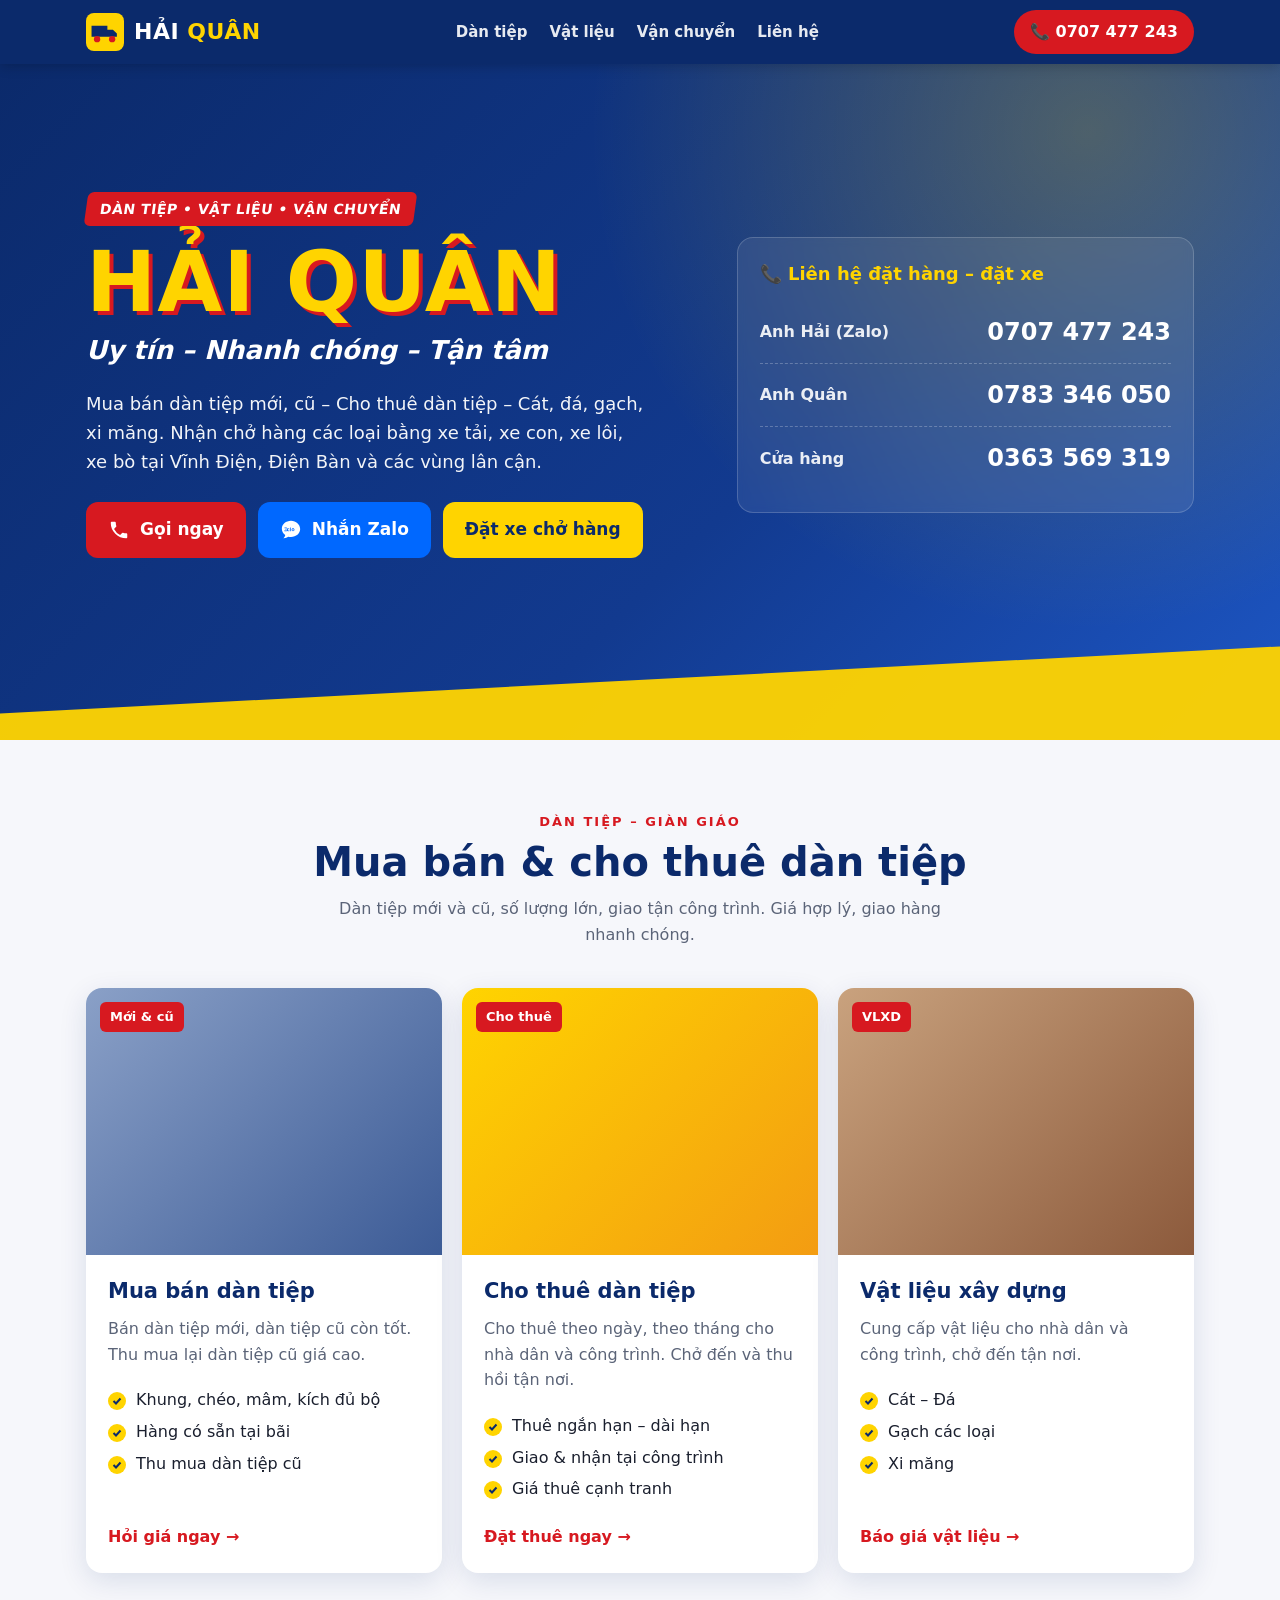
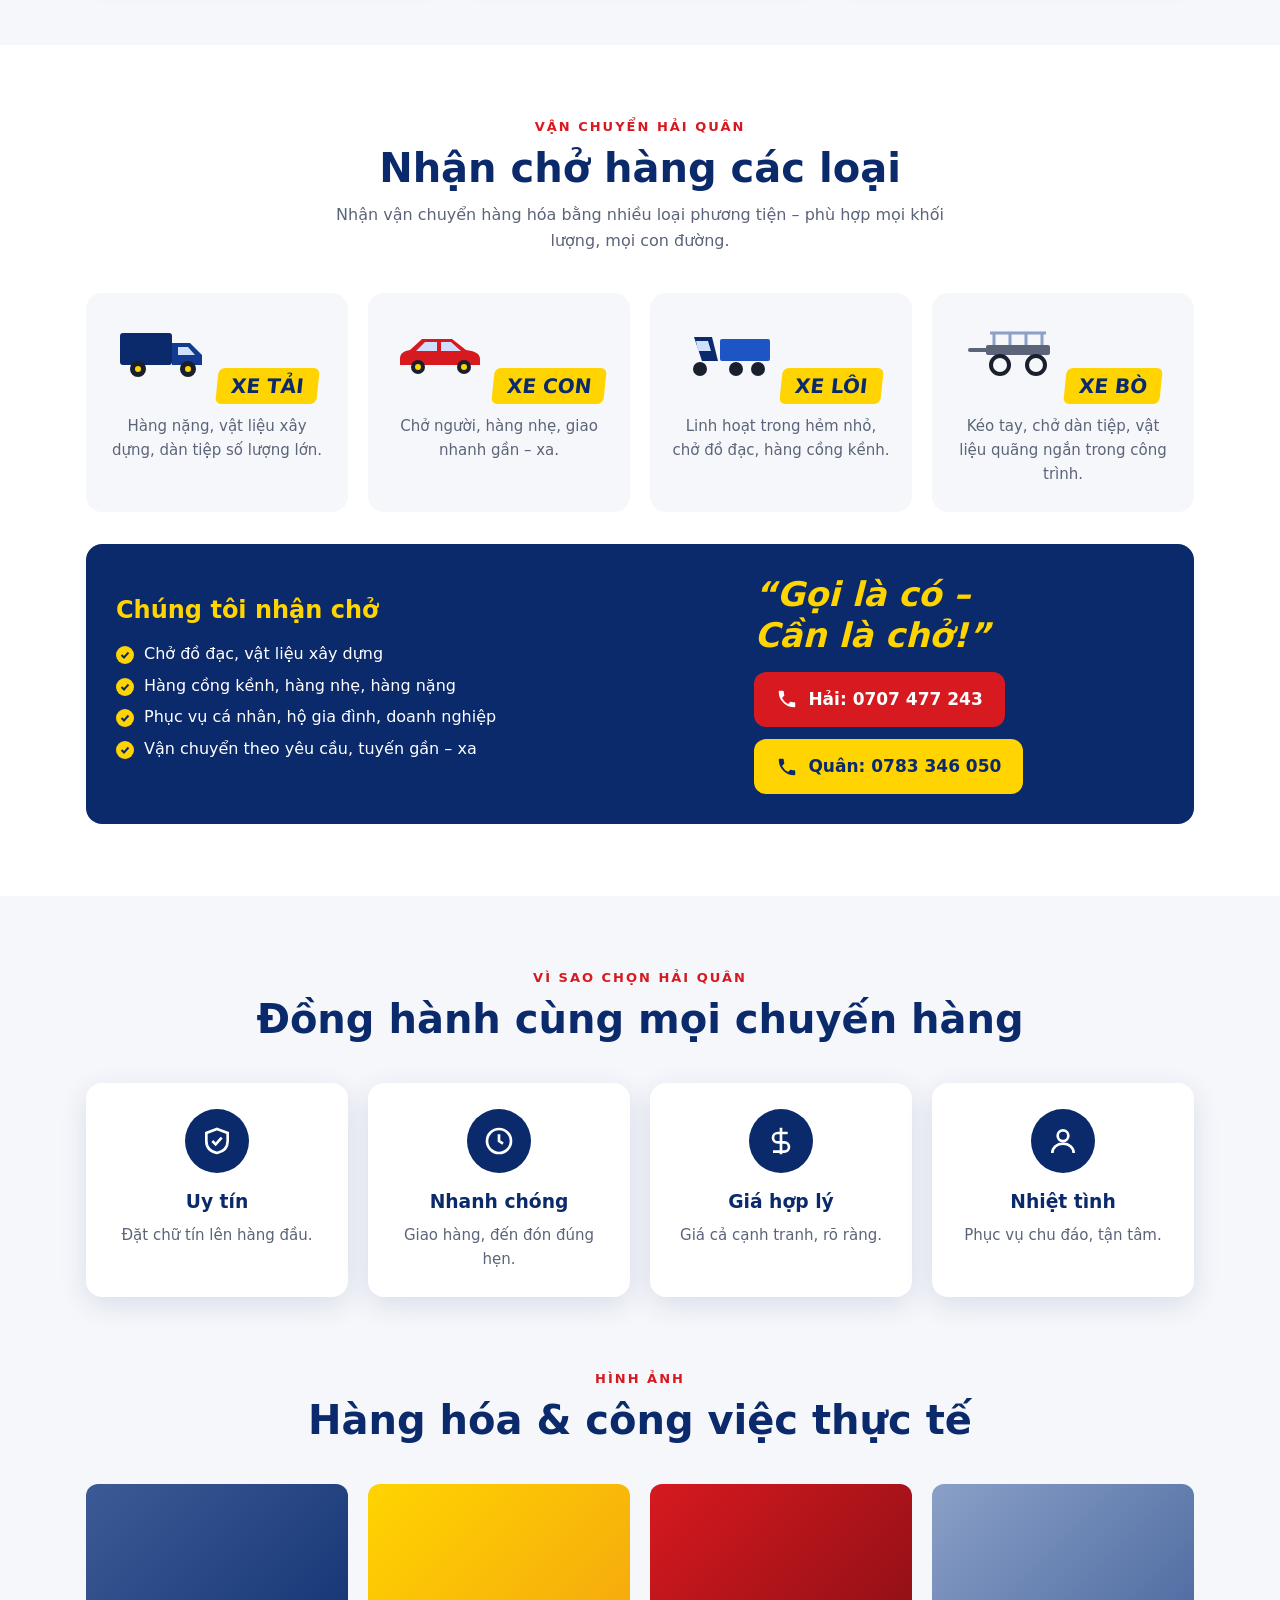
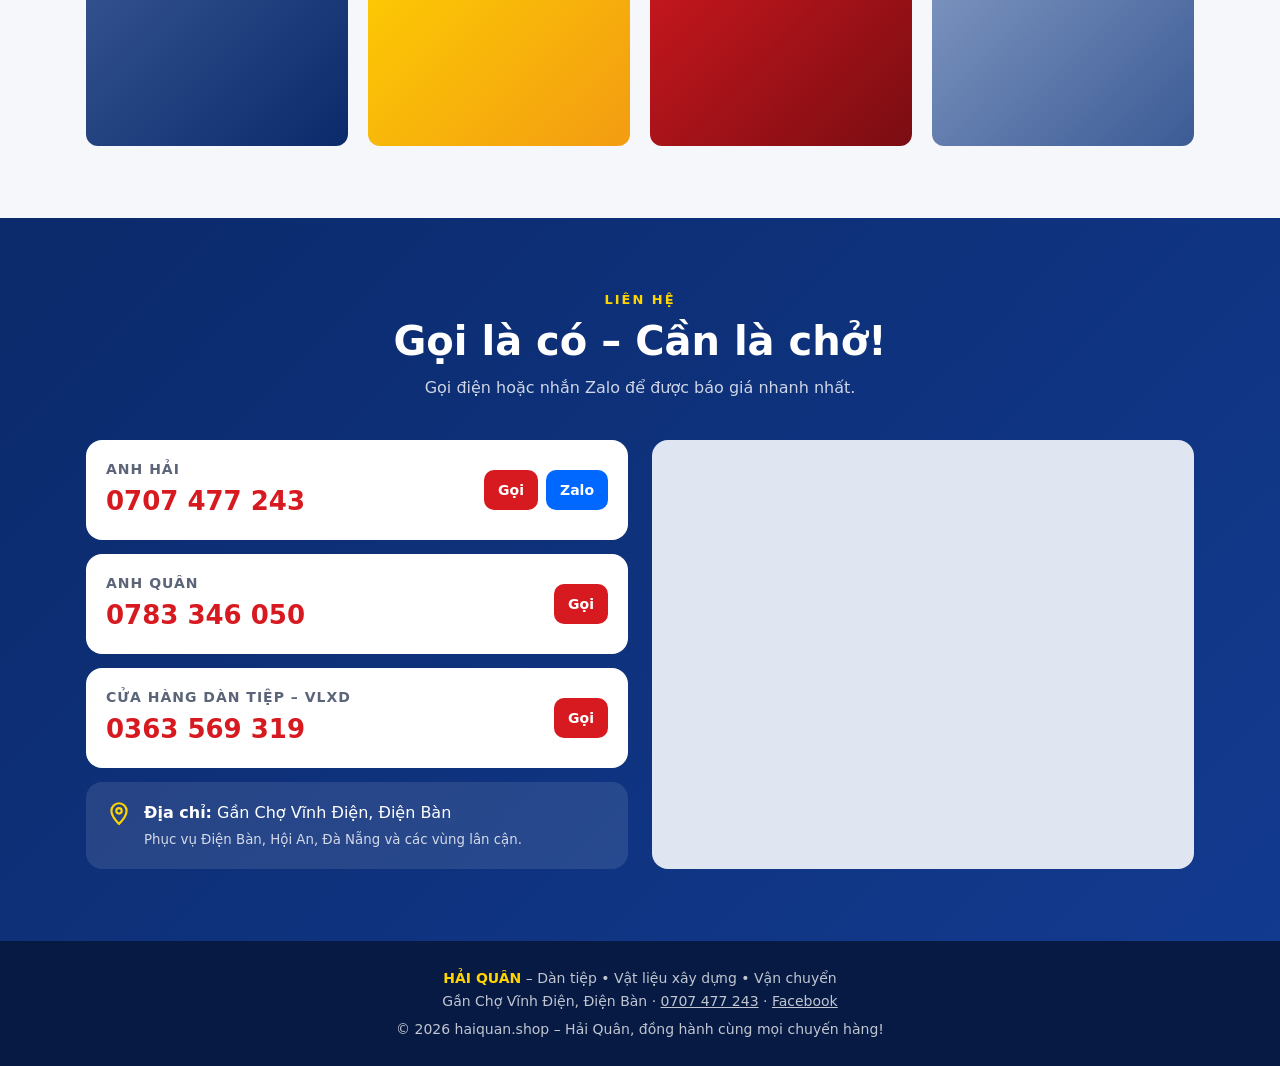
==== index.html @ 4ca6753f "Website Hải Quân: dàn tiệp, vật liệu, vận chuyển" ====
<!doctype html>
<html lang="vi">
<head>
<meta charset="utf-8">
<meta name="viewport" content="width=device-width, initial-scale=1">
<title>Hải Quân – Cho thuê, mua bán dàn tiệp & Vận chuyển hàng hóa tại Điện Bàn</title>
<meta name="description" content="Hải Quân – Vĩnh Điện, Điện Bàn: mua bán dàn tiệp mới, cũ; cho thuê dàn tiệp; bán cát, đá, gạch, xi măng; nhận chở hàng các loại bằng xe tải, xe con, xe lôi, xe bò. Gọi 0707 477 243.">
<meta name="keywords" content="dàn tiệp Điện Bàn, cho thuê dàn tiệp, giàn giáo Vĩnh Điện, mua bán dàn tiệp cũ, vận chuyển Điện Bàn, chở hàng Vĩnh Điện, cát đá gạch xi măng Điện Bàn">
<link rel="canonical" href="https://haiquan.shop/">
<meta name="theme-color" content="#0b2a6b">
<link rel="icon" href="favicon.svg" type="image/svg+xml">

<meta property="og:type" content="website">
<meta property="og:locale" content="vi_VN">
<meta property="og:url" content="https://haiquan.shop/">
<meta property="og:title" content="Hải Quân – Dàn tiệp & Vận chuyển | Uy tín – Nhanh chóng – Tận tâm">
<meta property="og:description" content="Mua bán, cho thuê dàn tiệp. Vật liệu xây dựng. Nhận chở hàng các loại – Gọi là có, cần là chở! 0707 477 243">
<meta property="og:image" content="https://haiquan.shop/images/og-cover.jpg">

<script type="application/ld+json">
{
  "@context": "https://schema.org",
  "@type": "HomeAndConstructionBusiness",
  "name": "Hải Quân – Dàn tiệp & Vận chuyển",
  "url": "https://haiquan.shop/",
  "image": "https://haiquan.shop/images/og-cover.jpg",
  "telephone": ["+84707477243", "+84783346050", "+84363569319"],
  "slogan": "Uy tín – Nhanh chóng – Tận tâm",
  "description": "Mua bán dàn tiệp mới, cũ; cho thuê dàn tiệp; bán cát, đá, gạch, xi măng; nhận vận chuyển hàng hóa bằng xe tải, xe con, xe lôi, xe bò.",
  "address": {
    "@type": "PostalAddress",
    "streetAddress": "Gần Chợ Vĩnh Điện",
    "addressLocality": "Điện Bàn",
    "addressRegion": "Đà Nẵng",
    "addressCountry": "VN"
  },
  "areaServed": ["Điện Bàn", "Đà Nẵng", "Hội An", "Quảng Nam"],
  "sameAs": ["https://www.facebook.com/hai.nguyenduy.3745"]
}
</script>

<style>
:root{
  --navy:#0b2a6b; --navy-2:#123a8f; --red:#d71920; --red-2:#b3121a;
  --yellow:#ffd400; --ink:#1a1f2e; --muted:#5b6478; --bg:#f6f7fb; --card:#fff;
  --radius:16px; --shadow:0 8px 28px rgba(11,42,107,.12);
}
*{box-sizing:border-box}
html{scroll-behavior:smooth;scroll-padding-top:72px}
body{margin:0;font-family:"Be Vietnam Pro",system-ui,-apple-system,"Segoe UI",Roboto,Arial,sans-serif;color:var(--ink);background:var(--bg);line-height:1.6}
img{max-width:100%;display:block}
a{color:inherit}
.wrap{max-width:1140px;margin:0 auto;padding:0 16px}

/* Header */
.top{position:sticky;top:0;z-index:50;background:var(--navy);color:#fff;box-shadow:0 2px 12px rgba(0,0,0,.2)}
.top .wrap{display:flex;align-items:center;justify-content:space-between;height:64px;gap:12px}
.brand{display:flex;align-items:center;gap:10px;text-decoration:none;font-weight:900;font-size:22px;letter-spacing:.5px}
.brand b{color:var(--yellow)}
.brand svg{width:38px;height:38px;flex:none}
.nav{display:flex;gap:22px;font-weight:600;font-size:15px}
.nav a{text-decoration:none;opacity:.9}
.nav a:hover{color:var(--yellow);opacity:1}
.top .call{background:var(--red);padding:9px 16px;border-radius:999px;font-weight:800;text-decoration:none;white-space:nowrap}
@media (max-width:860px){.nav{display:none}}
@media (max-width:420px){.top .call{display:none}}

/* Hero */
.hero{position:relative;overflow:hidden;color:#fff;
  background:
    radial-gradient(circle at 85% 10%,rgba(255,212,0,.25),transparent 40%),
    linear-gradient(135deg,var(--navy) 0%,var(--navy-2) 60%,#1d56c4 100%)}
.hero::after{content:"";position:absolute;left:-10%;right:-10%;bottom:-60px;height:120px;background:var(--yellow);transform:rotate(-3deg);opacity:.95}
.hero .wrap{position:relative;z-index:1;display:grid;grid-template-columns:1.15fr .85fr;gap:32px;align-items:center;padding-top:56px;padding-bottom:110px}
.tag{display:inline-block;background:var(--red);padding:6px 14px;border-radius:6px;font-weight:800;font-size:14px;letter-spacing:.5px;transform:skew(-8deg)}
.hero h1{margin:14px 0 6px;font-size:clamp(44px,8vw,84px);line-height:1;font-weight:900;color:var(--yellow);text-shadow:4px 4px 0 var(--red);letter-spacing:1px}
.hero .slogan{font-size:clamp(18px,2.6vw,26px);font-style:italic;font-weight:700;margin:6px 0 18px}
.hero p.lead{font-size:18px;max-width:560px;opacity:.95;margin:0 0 26px}
.cta{display:flex;flex-wrap:wrap;gap:12px}
.btn{display:inline-flex;align-items:center;gap:10px;padding:14px 22px;border-radius:12px;font-weight:800;font-size:17px;text-decoration:none;transition:transform .15s,box-shadow .15s}
.btn:hover{transform:translateY(-2px);box-shadow:0 8px 20px rgba(0,0,0,.25)}
.btn svg{width:22px;height:22px}
.btn-red{background:var(--red);color:#fff}
.btn-yellow{background:var(--yellow);color:var(--navy)}
.btn-zalo{background:#0068ff;color:#fff}
.hero-card{background:rgba(255,255,255,.08);border:1px solid rgba(255,255,255,.18);border-radius:var(--radius);padding:22px;backdrop-filter:blur(4px)}
.hero-card h3{margin:0 0 12px;color:var(--yellow);font-size:18px}
.phone-row{display:flex;justify-content:space-between;align-items:center;padding:12px 0;border-top:1px dashed rgba(255,255,255,.25);gap:10px}
.phone-row:first-of-type{border-top:0}
.phone-row span{font-weight:600;opacity:.9}
.phone-row a{font-size:24px;font-weight:900;text-decoration:none;color:#fff;white-space:nowrap}
@media (max-width:860px){.hero .wrap{grid-template-columns:1fr;padding-top:36px}}

/* Sections */
section{padding:72px 0}
.sec-head{text-align:center;margin-bottom:40px}
.sec-head .kicker{color:var(--red);font-weight:800;letter-spacing:2px;text-transform:uppercase;font-size:13px}
.sec-head h2{margin:6px 0 10px;font-size:clamp(28px,4vw,40px);color:var(--navy);line-height:1.2}
.sec-head p{margin:0 auto;max-width:640px;color:var(--muted)}

.grid{display:grid;gap:20px}
.g3{grid-template-columns:repeat(3,1fr)}
.g4{grid-template-columns:repeat(4,1fr)}
@media (max-width:960px){.g4{grid-template-columns:repeat(2,1fr)}}
@media (max-width:860px){.g3{grid-template-columns:1fr}}
@media (max-width:480px){.g4{grid-template-columns:1fr}}

.card{background:var(--card);border-radius:var(--radius);box-shadow:var(--shadow);overflow:hidden;display:flex;flex-direction:column}
.card .ph{aspect-ratio:4/3;background-size:cover;background-position:center;position:relative}
.card .ph .badge{position:absolute;left:14px;top:14px;background:var(--red);color:#fff;font-weight:800;font-size:13px;padding:5px 10px;border-radius:6px}
.card .body{padding:20px 22px 24px;flex:1;display:flex;flex-direction:column}
.card h3{margin:0 0 8px;color:var(--navy);font-size:21px}
.card p{margin:0 0 14px;color:var(--muted)}
.card .more{margin-top:auto;font-weight:800;color:var(--red);text-decoration:none}

/* image placeholders: real photo on top, gradient fallback if missing */
.ph-dt1{background-image:url(images/dan-tiep-ban.jpg),linear-gradient(135deg,#8aa0c7,#3c5b96)}
.ph-dt2{background-image:url(images/dan-tiep-thue.jpg),linear-gradient(135deg,#ffd400,#f39c12)}
.ph-dt3{background-image:url(images/vat-lieu.jpg),linear-gradient(135deg,#c9a27e,#8c5a3c)}

.list{list-style:none;padding:0;margin:0 0 16px}
.list li{position:relative;padding-left:28px;margin:6px 0}
.list li::before{content:"";position:absolute;left:0;top:5px;width:18px;height:18px;border-radius:50%;background:var(--yellow) url("data:image/svg+xml,%3Csvg xmlns='http://www.w3.org/2000/svg' viewBox='0 0 24 24' fill='none' stroke='%230b2a6b' stroke-width='4'%3E%3Cpath d='M5 12l5 5 9-10'/%3E%3C/svg%3E") center/12px no-repeat}

/* Transport */
.transport{background:#fff}
.vehicle{background:var(--bg);border-radius:var(--radius);padding:24px 18px;text-align:center;border:2px solid transparent;transition:border-color .2s,transform .2s}
.vehicle:hover{border-color:var(--yellow);transform:translateY(-3px)}
.vehicle svg{width:96px;height:64px;margin:0 auto 10px}
.vehicle h3{margin:0;font-size:20px;color:var(--navy);display:inline-block;background:var(--yellow);padding:2px 14px;border-radius:6px;transform:skew(-6deg)}
.vehicle p{color:var(--muted);margin:10px 0 0;font-size:15px}
.ship-box{margin-top:32px;display:grid;grid-template-columns:1.2fr .8fr;gap:24px;background:var(--navy);color:#fff;border-radius:var(--radius);padding:30px;align-items:center}
.ship-box h3{margin:0 0 12px;font-size:24px;color:var(--yellow)}
.ship-box .list li::before{background-color:var(--yellow)}
.ship-box .big{font-size:clamp(24px,3.4vw,34px);font-weight:900;font-style:italic;color:var(--yellow);line-height:1.2;margin:0 0 16px}
@media (max-width:860px){.ship-box{grid-template-columns:1fr}}

/* Why */
.why .item{background:#fff;border-radius:var(--radius);padding:26px 22px;box-shadow:var(--shadow);text-align:center}
.why .ico{width:64px;height:64px;border-radius:50%;background:var(--navy);display:grid;place-items:center;margin:0 auto 14px}
.why .ico svg{width:32px;height:32px;stroke:#fff}
.why h3{margin:0 0 6px;color:var(--navy)}
.why p{margin:0;color:var(--muted);font-size:15px}

/* Gallery */
.gallery{grid-template-columns:repeat(4,1fr)}
.gallery div{aspect-ratio:1;border-radius:12px;background-size:cover;background-position:center}
@media (max-width:760px){.gallery{grid-template-columns:repeat(2,1fr)}}
.g1{background-image:url(images/anh-1.jpg),linear-gradient(135deg,#3c5b96,#0b2a6b)}
.g2{background-image:url(images/anh-2.jpg),linear-gradient(135deg,#ffd400,#f39c12)}
.g3b{background-image:url(images/anh-3.jpg),linear-gradient(135deg,#d71920,#7a0d12)}
.g4b{background-image:url(images/anh-4.jpg),linear-gradient(135deg,#8aa0c7,#3c5b96)}

/* Contact */
.contact{background:linear-gradient(135deg,var(--navy),var(--navy-2));color:#fff}
.contact .sec-head h2{color:#fff}
.contact .sec-head p{color:rgba(255,255,255,.8)}
.contact-grid{display:grid;grid-template-columns:1fr 1fr;gap:24px}
@media (max-width:860px){.contact-grid{grid-template-columns:1fr}}
.people{display:grid;gap:14px}
.person{background:#fff;color:var(--ink);border-radius:var(--radius);padding:18px 20px;display:flex;align-items:center;justify-content:space-between;gap:12px;flex-wrap:wrap}
.person .who{font-weight:700;color:var(--muted);font-size:14px;text-transform:uppercase;letter-spacing:1px}
.person .num{font-size:26px;font-weight:900;color:var(--red);text-decoration:none}
.person .acts{display:flex;gap:8px}
.person .acts a{padding:9px 14px;border-radius:10px;font-weight:800;text-decoration:none;font-size:14px}
.addr{background:rgba(255,255,255,.1);border-radius:var(--radius);padding:18px 20px;display:flex;gap:12px;align-items:flex-start}
.addr svg{width:26px;height:26px;flex:none;stroke:var(--yellow)}
.map{border-radius:var(--radius);overflow:hidden;min-height:340px;background:#dfe5f1}
.map iframe{width:100%;height:100%;min-height:340px;border:0;display:block}

footer{background:#071a44;color:rgba(255,255,255,.75);text-align:center;padding:26px 16px 96px;font-size:14px}
footer b{color:var(--yellow)}
@media (min-width:761px){footer{padding-bottom:26px}}

/* Sticky mobile bar */
.mbar{position:fixed;left:0;right:0;bottom:0;z-index:60;display:none;grid-template-columns:1fr 1fr;box-shadow:0 -4px 16px rgba(0,0,0,.2)}
.mbar a{display:flex;align-items:center;justify-content:center;gap:8px;padding:15px 8px;font-weight:900;font-size:17px;text-decoration:none;color:#fff}
.mbar a svg{width:22px;height:22px}
.mbar .c{background:var(--red)}
.mbar .z{background:#0068ff}
@media (max-width:760px){.mbar{display:grid}}

@keyframes ring{0%,100%{transform:rotate(0)}10%,30%{transform:rotate(-14deg)}20%,40%{transform:rotate(14deg)}50%{transform:rotate(0)}}
.ring svg{animation:ring 2.4s infinite;transform-origin:50% 50%}
@media (prefers-reduced-motion:reduce){.ring svg{animation:none}html{scroll-behavior:auto}}
</style>
</head>
<body>

<svg width="0" height="0" style="position:absolute" aria-hidden="true">
  <symbol id="i-phone" viewBox="0 0 24 24" fill="currentColor"><path d="M6.6 10.8a15.1 15.1 0 0 0 6.6 6.6l2.2-2.2a1 1 0 0 1 1-.25 11.4 11.4 0 0 0 3.6.57 1 1 0 0 1 1 1V20a1 1 0 0 1-1 1A17 17 0 0 1 3 4a1 1 0 0 1 1-1h3.5a1 1 0 0 1 1 1c0 1.25.2 2.45.57 3.57a1 1 0 0 1-.25 1z"/></symbol>
  <symbol id="i-zalo" viewBox="0 0 24 24" fill="currentColor"><path d="M12 2C6.5 2 2 5.9 2 10.7c0 2.7 1.4 5.1 3.7 6.7-.2 1.3-.9 2.6-1.9 3.6 2 .1 3.8-.6 5.2-1.6.9.2 2 .3 3 .3 5.5 0 10-3.9 10-8.7S17.5 2 12 2zm-4.6 11.3H4.8v-.6l2-2.7H4.9V9.3h2.5v.6l-2 2.7h2zm2.7 0h-.7v-.3c-.2.2-.5.3-.8.3-.8 0-1.4-.7-1.4-1.5s.6-1.6 1.4-1.6c.3 0 .6.1.8.3v-.2h.7zm1.6 0h-.8V9.3h.8zm2.5.1c-.9 0-1.6-.7-1.6-1.6s.7-1.6 1.6-1.6 1.6.7 1.6 1.6-.7 1.6-1.6 1.6zm-4.9-.7c.5 0 .8-.4.8-.9s-.3-.9-.8-.9-.8.4-.8.9.3.9.8.9zm4.9 0c.5 0 .8-.4.8-.9s-.3-.9-.8-.9-.8.4-.8.9.3.9.8.9z"/></symbol>
</svg>

<header class="top">
  <div class="wrap">
    <a class="brand" href="#">
      <svg viewBox="0 0 48 48" aria-hidden="true"><rect width="48" height="48" rx="10" fill="#ffd400"/><path d="M7 30h20V16H7zm20-9h7l5 5v4h-12z" fill="#0b2a6b"/><circle cx="14" cy="33" r="4" fill="#d71920"/><circle cx="33" cy="33" r="4" fill="#d71920"/></svg>
      <span>HẢI <b>QUÂN</b></span>
    </a>
    <nav class="nav" aria-label="Điều hướng chính">
      <a href="#dan-tiep">Dàn tiệp</a>
      <a href="#vat-lieu">Vật liệu</a>
      <a href="#van-chuyen">Vận chuyển</a>
      <a href="#lien-he">Liên hệ</a>
    </nav>
    <a class="call" href="tel:0707477243">📞 0707 477 243</a>
  </div>
</header>

<main>
<section class="hero" aria-label="Giới thiệu">
  <div class="wrap">
    <div>
      <span class="tag">DÀN TIỆP • VẬT LIỆU • VẬN CHUYỂN</span>
      <h1>HẢI QUÂN</h1>
      <div class="slogan">Uy tín – Nhanh chóng – Tận tâm</div>
      <p class="lead">Mua bán dàn tiệp mới, cũ – Cho thuê dàn tiệp – Cát, đá, gạch, xi măng. Nhận chở hàng các loại bằng xe tải, xe con, xe lôi, xe bò tại Vĩnh Điện, Điện Bàn và các vùng lân cận.</p>
      <div class="cta">
        <a class="btn btn-red ring" href="tel:0707477243"><svg><use href="#i-phone"/></svg>Gọi ngay</a>
        <a class="btn btn-zalo" href="https://zalo.me/0707477243" target="_blank" rel="noopener"><svg><use href="#i-zalo"/></svg>Nhắn Zalo</a>
        <a class="btn btn-yellow" href="#van-chuyen">Đặt xe chở hàng</a>
      </div>
    </div>
    <div class="hero-card">
      <h3>📞 Liên hệ đặt hàng – đặt xe</h3>
      <div class="phone-row"><span>Anh Hải (Zalo)</span><a href="tel:0707477243">0707 477 243</a></div>
      <div class="phone-row"><span>Anh Quân</span><a href="tel:0783346050">0783 346 050</a></div>
      <div class="phone-row"><span>Cửa hàng</span><a href="tel:0363569319">0363 569 319</a></div>
    </div>
  </div>
</section>

<section id="dan-tiep">
  <div class="wrap">
    <div class="sec-head">
      <div class="kicker">Dàn tiệp – Giàn giáo</div>
      <h2>Mua bán & cho thuê dàn tiệp</h2>
      <p>Dàn tiệp mới và cũ, số lượng lớn, giao tận công trình. Giá hợp lý, giao hàng nhanh chóng.</p>
    </div>
    <div class="grid g3">
      <article class="card">
        <div class="ph ph-dt1"><span class="badge">Mới & cũ</span></div>
        <div class="body">
          <h3>Mua bán dàn tiệp</h3>
          <p>Bán dàn tiệp mới, dàn tiệp cũ còn tốt. Thu mua lại dàn tiệp cũ giá cao.</p>
          <ul class="list"><li>Khung, chéo, mâm, kích đủ bộ</li><li>Hàng có sẵn tại bãi</li><li>Thu mua dàn tiệp cũ</li></ul>
          <a class="more" href="tel:0363569319">Hỏi giá ngay →</a>
        </div>
      </article>
      <article class="card">
        <div class="ph ph-dt2"><span class="badge">Cho thuê</span></div>
        <div class="body">
          <h3>Cho thuê dàn tiệp</h3>
          <p>Cho thuê theo ngày, theo tháng cho nhà dân và công trình. Chở đến và thu hồi tận nơi.</p>
          <ul class="list"><li>Thuê ngắn hạn – dài hạn</li><li>Giao & nhận tại công trình</li><li>Giá thuê cạnh tranh</li></ul>
          <a class="more" href="tel:0363569319">Đặt thuê ngay →</a>
        </div>
      </article>
      <article class="card" id="vat-lieu">
        <div class="ph ph-dt3"><span class="badge">VLXD</span></div>
        <div class="body">
          <h3>Vật liệu xây dựng</h3>
          <p>Cung cấp vật liệu cho nhà dân và công trình, chở đến tận nơi.</p>
          <ul class="list"><li>Cát – Đá</li><li>Gạch các loại</li><li>Xi măng</li></ul>
          <a class="more" href="tel:0707477243">Báo giá vật liệu →</a>
        </div>
      </article>
    </div>
  </div>
</section>

<section id="van-chuyen" class="transport">
  <div class="wrap">
    <div class="sec-head">
      <div class="kicker">Vận chuyển Hải Quân</div>
      <h2>Nhận chở hàng các loại</h2>
      <p>Nhận vận chuyển hàng hóa bằng nhiều loại phương tiện – phù hợp mọi khối lượng, mọi con đường.</p>
    </div>
    <div class="grid g4">
      <div class="vehicle">
        <svg viewBox="0 0 96 64" aria-hidden="true"><rect x="4" y="14" width="52" height="32" rx="3" fill="#0b2a6b"/><path d="M56 24h18l12 12v10H56z" fill="#123a8f"/><path d="M62 28h10l7 8H62z" fill="#cfe0ff"/><circle cx="22" cy="50" r="8" fill="#1a1f2e"/><circle cx="22" cy="50" r="3" fill="#ffd400"/><circle cx="72" cy="50" r="8" fill="#1a1f2e"/><circle cx="72" cy="50" r="3" fill="#ffd400"/></svg>
        <h3>XE TẢI</h3><p>Hàng nặng, vật liệu xây dựng, dàn tiệp số lượng lớn.</p>
      </div>
      <div class="vehicle">
        <svg viewBox="0 0 96 64" aria-hidden="true"><path d="M8 40c0-6 4-8 10-9l12-11h30l14 11c8 1 14 3 14 9v6H8z" fill="#d71920"/><path d="M33 23h12v9H24zm16 0h10l10 9H49z" fill="#cfe0ff"/><circle cx="26" cy="48" r="7" fill="#1a1f2e"/><circle cx="26" cy="48" r="3" fill="#ffd400"/><circle cx="72" cy="48" r="7" fill="#1a1f2e"/><circle cx="72" cy="48" r="3" fill="#ffd400"/></svg>
        <h3>XE CON</h3><p>Chở người, hàng nhẹ, giao nhanh gần – xa.</p>
      </div>
      <div class="vehicle">
        <svg viewBox="0 0 96 64" aria-hidden="true"><rect x="40" y="20" width="50" height="22" rx="2" fill="#1d56c4"/><path d="M14 18h18l6 24H22z" fill="#0b2a6b"/><path d="M16 22h12l3 10H18z" fill="#cfe0ff"/><circle cx="20" cy="50" r="7" fill="#1a1f2e"/><circle cx="56" cy="50" r="7" fill="#1a1f2e"/><circle cx="78" cy="50" r="7" fill="#1a1f2e"/></svg>
        <h3>XE LÔI</h3><p>Linh hoạt trong hẻm nhỏ, chở đồ đạc, hàng cồng kềnh.</p>
      </div>
      <div class="vehicle">
        <svg viewBox="0 0 96 64" aria-hidden="true"><rect x="22" y="26" width="64" height="10" rx="2" fill="#5b6478"/><path d="M26 14h56M30 14v12M46 14v12M62 14v12M78 14v12" stroke="#8aa0c7" stroke-width="3"/><path d="M22 31H6" stroke="#5b6478" stroke-width="4" stroke-linecap="round"/><circle cx="36" cy="46" r="9" fill="none" stroke="#1a1f2e" stroke-width="4"/><circle cx="72" cy="46" r="9" fill="none" stroke="#1a1f2e" stroke-width="4"/></svg>
        <h3>XE BÒ</h3><p>Kéo tay, chở dàn tiệp, vật liệu quãng ngắn trong công trình.</p>
      </div>
    </div>

    <div class="ship-box">
      <div>
        <h3>Chúng tôi nhận chở</h3>
        <ul class="list">
          <li>Chở đồ đạc, vật liệu xây dựng</li>
          <li>Hàng cồng kềnh, hàng nhẹ, hàng nặng</li>
          <li>Phục vụ cá nhân, hộ gia đình, doanh nghiệp</li>
          <li>Vận chuyển theo yêu cầu, tuyến gần – xa</li>
        </ul>
      </div>
      <div>
        <p class="big">“Gọi là có –<br>Cần là chở!”</p>
        <div class="cta">
          <a class="btn btn-red" href="tel:0707477243"><svg><use href="#i-phone"/></svg>Hải: 0707 477 243</a>
          <a class="btn btn-yellow" href="tel:0783346050"><svg><use href="#i-phone"/></svg>Quân: 0783 346 050</a>
        </div>
      </div>
    </div>
  </div>
</section>

<section class="why">
  <div class="wrap">
    <div class="sec-head">
      <div class="kicker">Vì sao chọn Hải Quân</div>
      <h2>Đồng hành cùng mọi chuyến hàng</h2>
    </div>
    <div class="grid g4">
      <div class="item"><div class="ico"><svg viewBox="0 0 24 24" fill="none" stroke-width="2"><path d="M12 3l8 3v6c0 5-3.5 8-8 9-4.5-1-8-4-8-9V6z"/><path d="M8.5 12l2.5 2.5 4.5-5"/></svg></div><h3>Uy tín</h3><p>Đặt chữ tín lên hàng đầu.</p></div>
      <div class="item"><div class="ico"><svg viewBox="0 0 24 24" fill="none" stroke-width="2"><circle cx="12" cy="12" r="9"/><path d="M12 7v5l3 2"/></svg></div><h3>Nhanh chóng</h3><p>Giao hàng, đến đón đúng hẹn.</p></div>
      <div class="item"><div class="ico"><svg viewBox="0 0 24 24" fill="none" stroke-width="2"><path d="M12 2v20M17 6H9.5a3.5 3.5 0 0 0 0 7h5a3.5 3.5 0 0 1 0 7H6"/></svg></div><h3>Giá hợp lý</h3><p>Giá cả cạnh tranh, rõ ràng.</p></div>
      <div class="item"><div class="ico"><svg viewBox="0 0 24 24" fill="none" stroke-width="2"><circle cx="12" cy="8" r="4"/><path d="M4 21c0-4 3.6-7 8-7s8 3 8 7"/></svg></div><h3>Nhiệt tình</h3><p>Phục vụ chu đáo, tận tâm.</p></div>
    </div>
  </div>
</section>

<section style="padding-top:0">
  <div class="wrap">
    <div class="sec-head">
      <div class="kicker">Hình ảnh</div>
      <h2>Hàng hóa & công việc thực tế</h2>
    </div>
    <div class="grid gallery" role="img" aria-label="Hình ảnh dàn tiệp, xe chở hàng của Hải Quân">
      <div class="g1"></div><div class="g2"></div><div class="g3b"></div><div class="g4b"></div>
    </div>
  </div>
</section>

<section id="lien-he" class="contact">
  <div class="wrap">
    <div class="sec-head">
      <div class="kicker" style="color:var(--yellow)">Liên hệ</div>
      <h2>Gọi là có – Cần là chở!</h2>
      <p>Gọi điện hoặc nhắn Zalo để được báo giá nhanh nhất.</p>
    </div>
    <div class="contact-grid">
      <div class="people">
        <div class="person">
          <div><div class="who">Anh Hải</div><a class="num" href="tel:0707477243">0707 477 243</a></div>
          <div class="acts"><a class="btn-red" href="tel:0707477243">Gọi</a><a class="btn-zalo" href="https://zalo.me/0707477243" target="_blank" rel="noopener">Zalo</a></div>
        </div>
        <div class="person">
          <div><div class="who">Anh Quân</div><a class="num" href="tel:0783346050">0783 346 050</a></div>
          <div class="acts"><a class="btn-red" href="tel:0783346050">Gọi</a></div>
        </div>
        <div class="person">
          <div><div class="who">Cửa hàng dàn tiệp – VLXD</div><a class="num" href="tel:0363569319">0363 569 319</a></div>
          <div class="acts"><a class="btn-red" href="tel:0363569319">Gọi</a></div>
        </div>
        <div class="addr">
          <svg viewBox="0 0 24 24" fill="none" stroke-width="2"><path d="M12 22s7-6.2 7-12a7 7 0 0 0-14 0c0 5.8 7 12 7 12z"/><circle cx="12" cy="10" r="2.5"/></svg>
          <div><b>Địa chỉ:</b> Gần Chợ Vĩnh Điện, Điện Bàn<br><small style="opacity:.8">Phục vụ Điện Bàn, Hội An, Đà Nẵng và các vùng lân cận.</small></div>
        </div>
      </div>
      <div class="map">
        <iframe title="Bản đồ Chợ Vĩnh Điện, Điện Bàn" loading="lazy" referrerpolicy="no-referrer-when-downgrade"
          src="https://maps.google.com/maps?q=Ch%E1%BB%A3%20V%C4%A9nh%20%C4%90i%E1%BB%87n%2C%20%C4%90i%E1%BB%87n%20B%C3%A0n&z=15&output=embed"></iframe>
      </div>
    </div>
  </div>
</section>
</main>

<footer>
  <div><b>HẢI QUÂN</b> – Dàn tiệp • Vật liệu xây dựng • Vận chuyển</div>
  <div>Gần Chợ Vĩnh Điện, Điện Bàn · <a href="tel:0707477243">0707 477 243</a> · <a href="https://www.facebook.com/hai.nguyenduy.3745" target="_blank" rel="noopener">Facebook</a></div>
  <div style="margin-top:6px">© <span id="y">2026</span> haiquan.shop – Hải Quân, đồng hành cùng mọi chuyến hàng!</div>
</footer>

<nav class="mbar" aria-label="Liên hệ nhanh">
  <a class="c" href="tel:0707477243"><svg><use href="#i-phone"/></svg>Gọi ngay</a>
  <a class="z" href="https://zalo.me/0707477243" target="_blank" rel="noopener"><svg><use href="#i-zalo"/></svg>Zalo</a>
</nav>

<script>document.getElementById('y').textContent=new Date().getFullYear();</script>
</body>
</html>
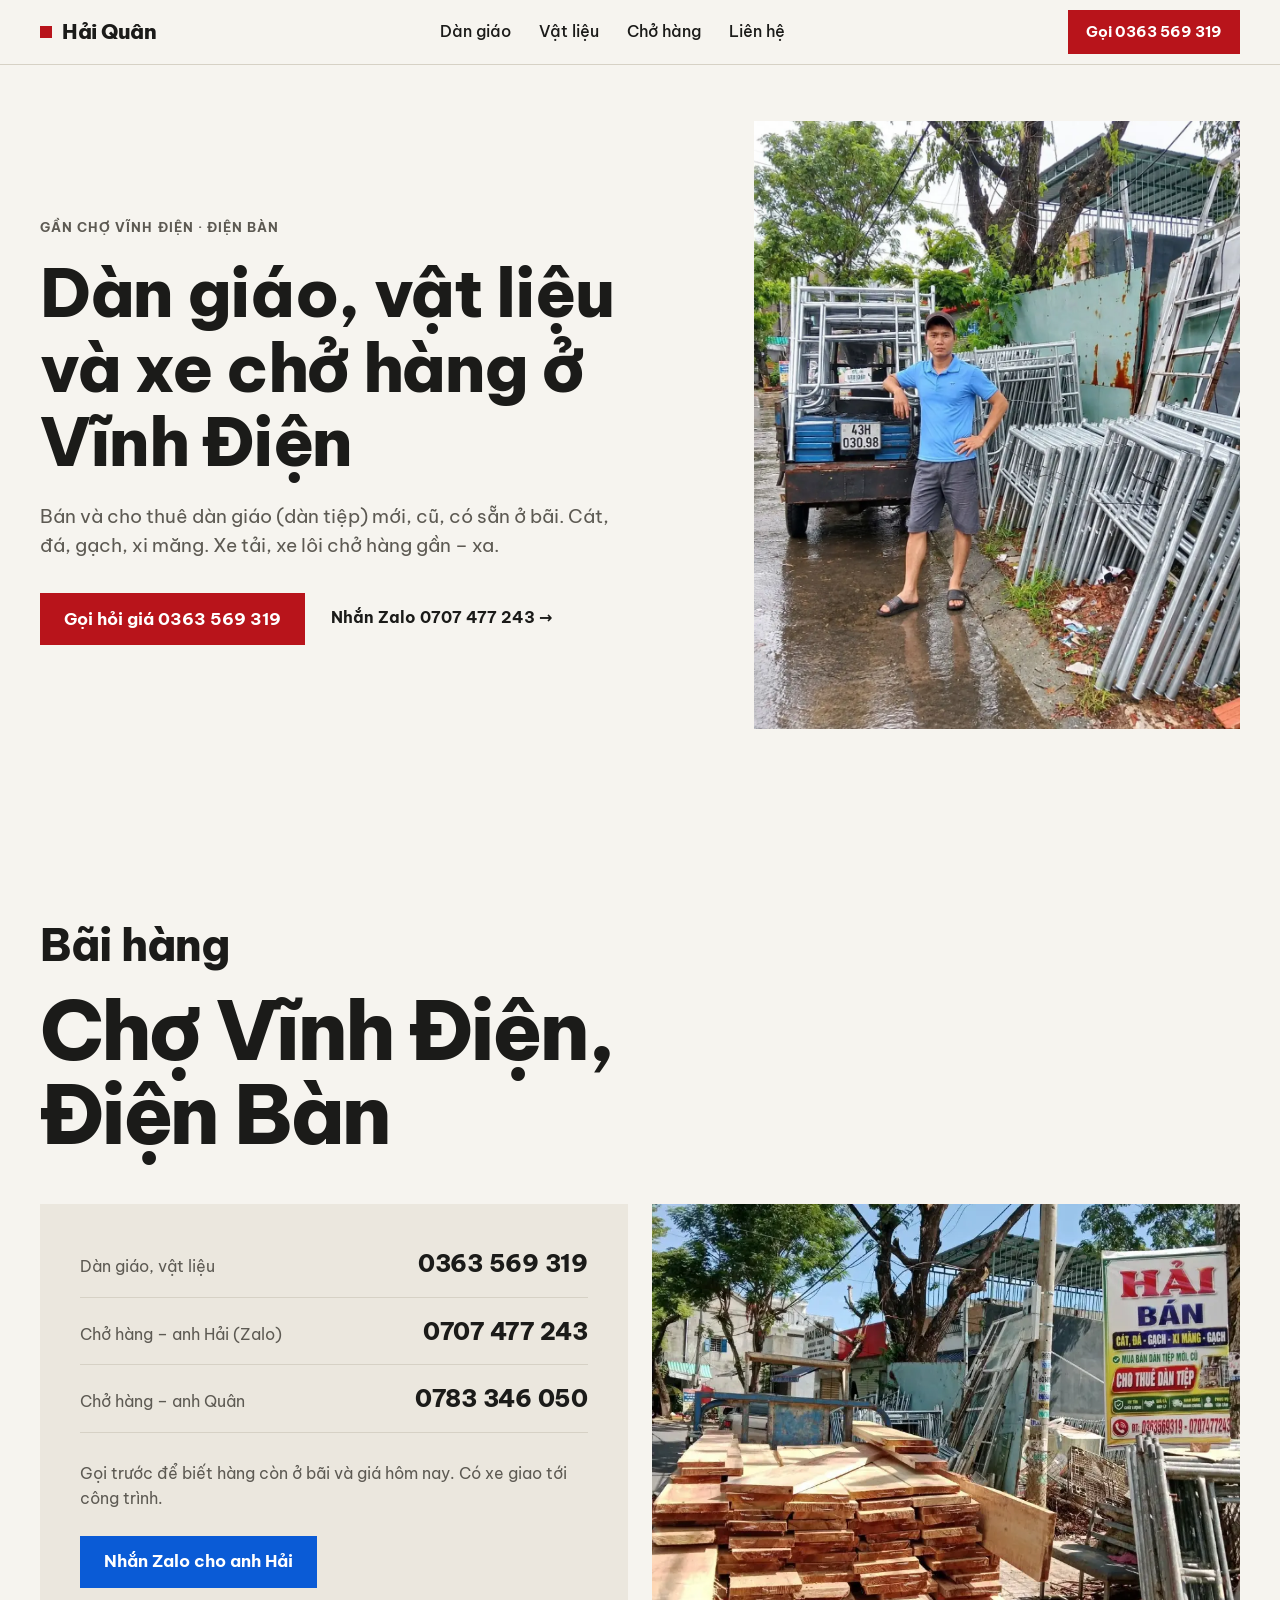
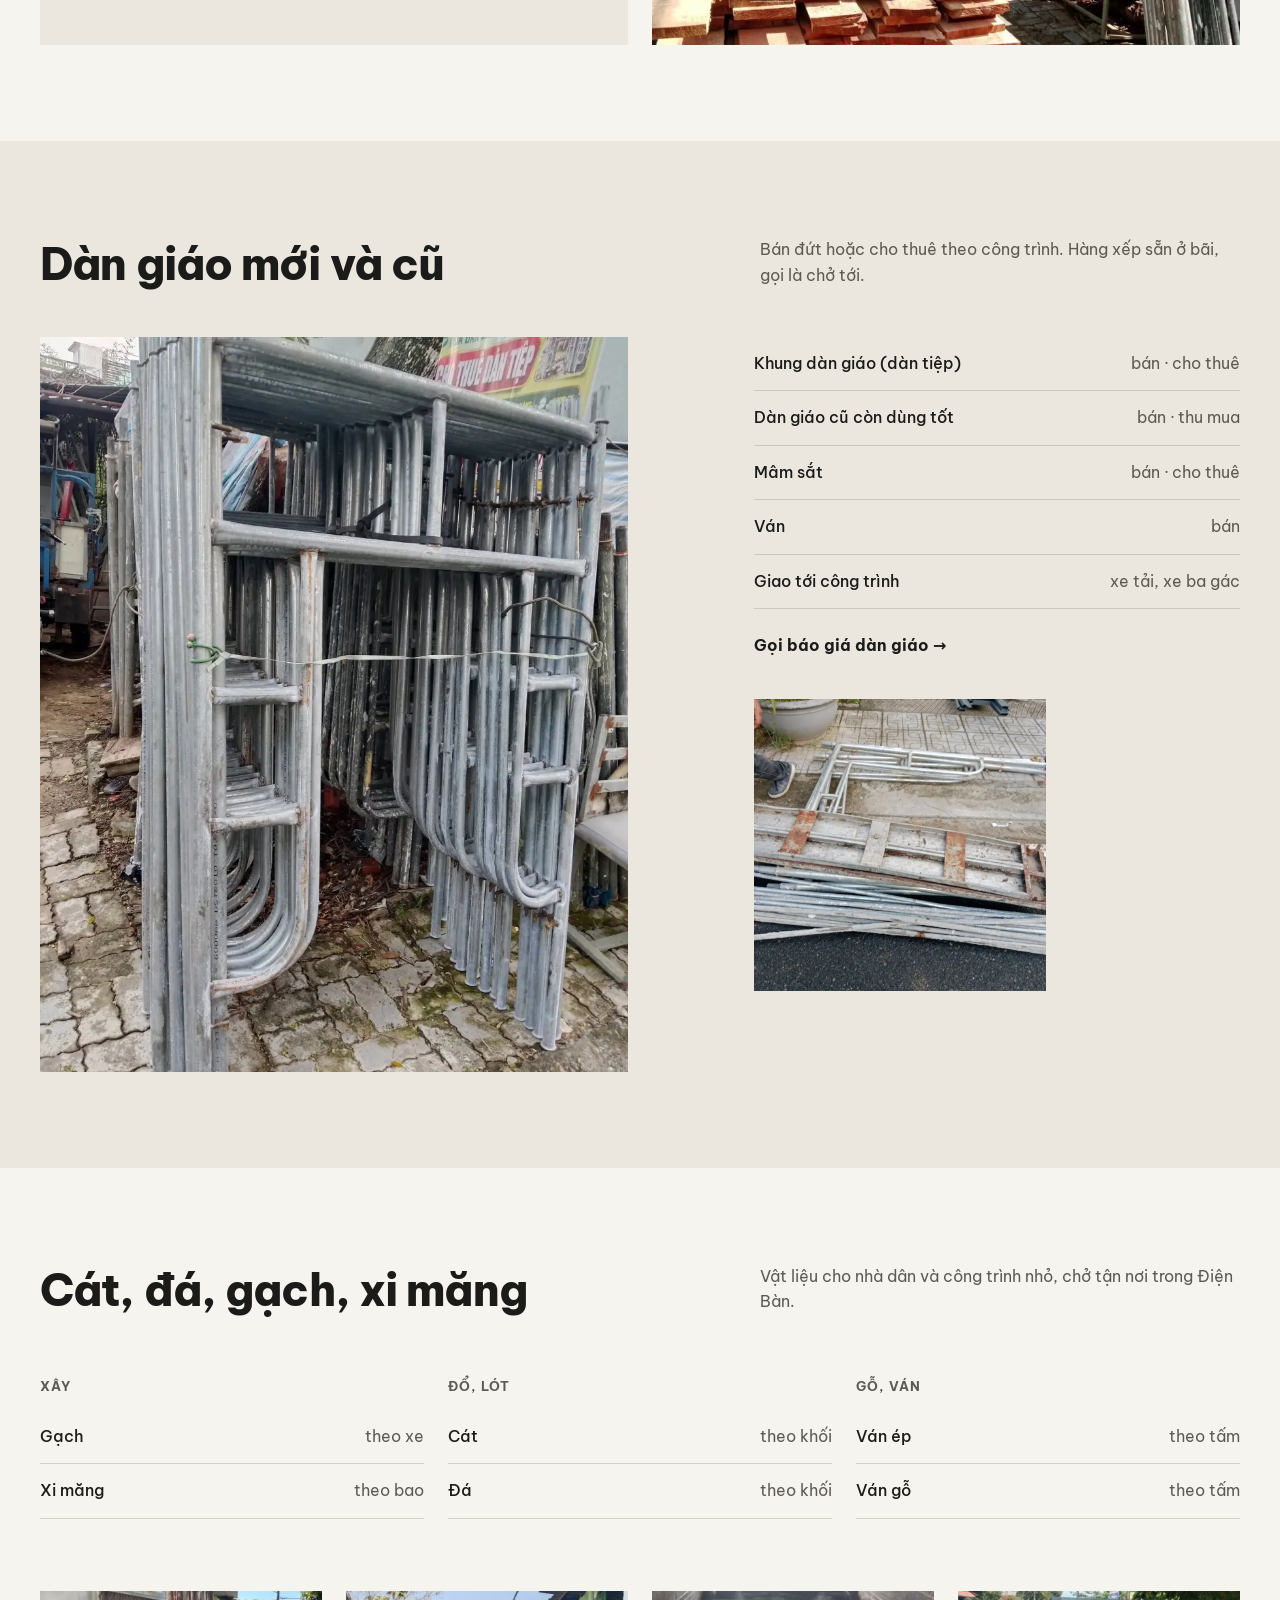
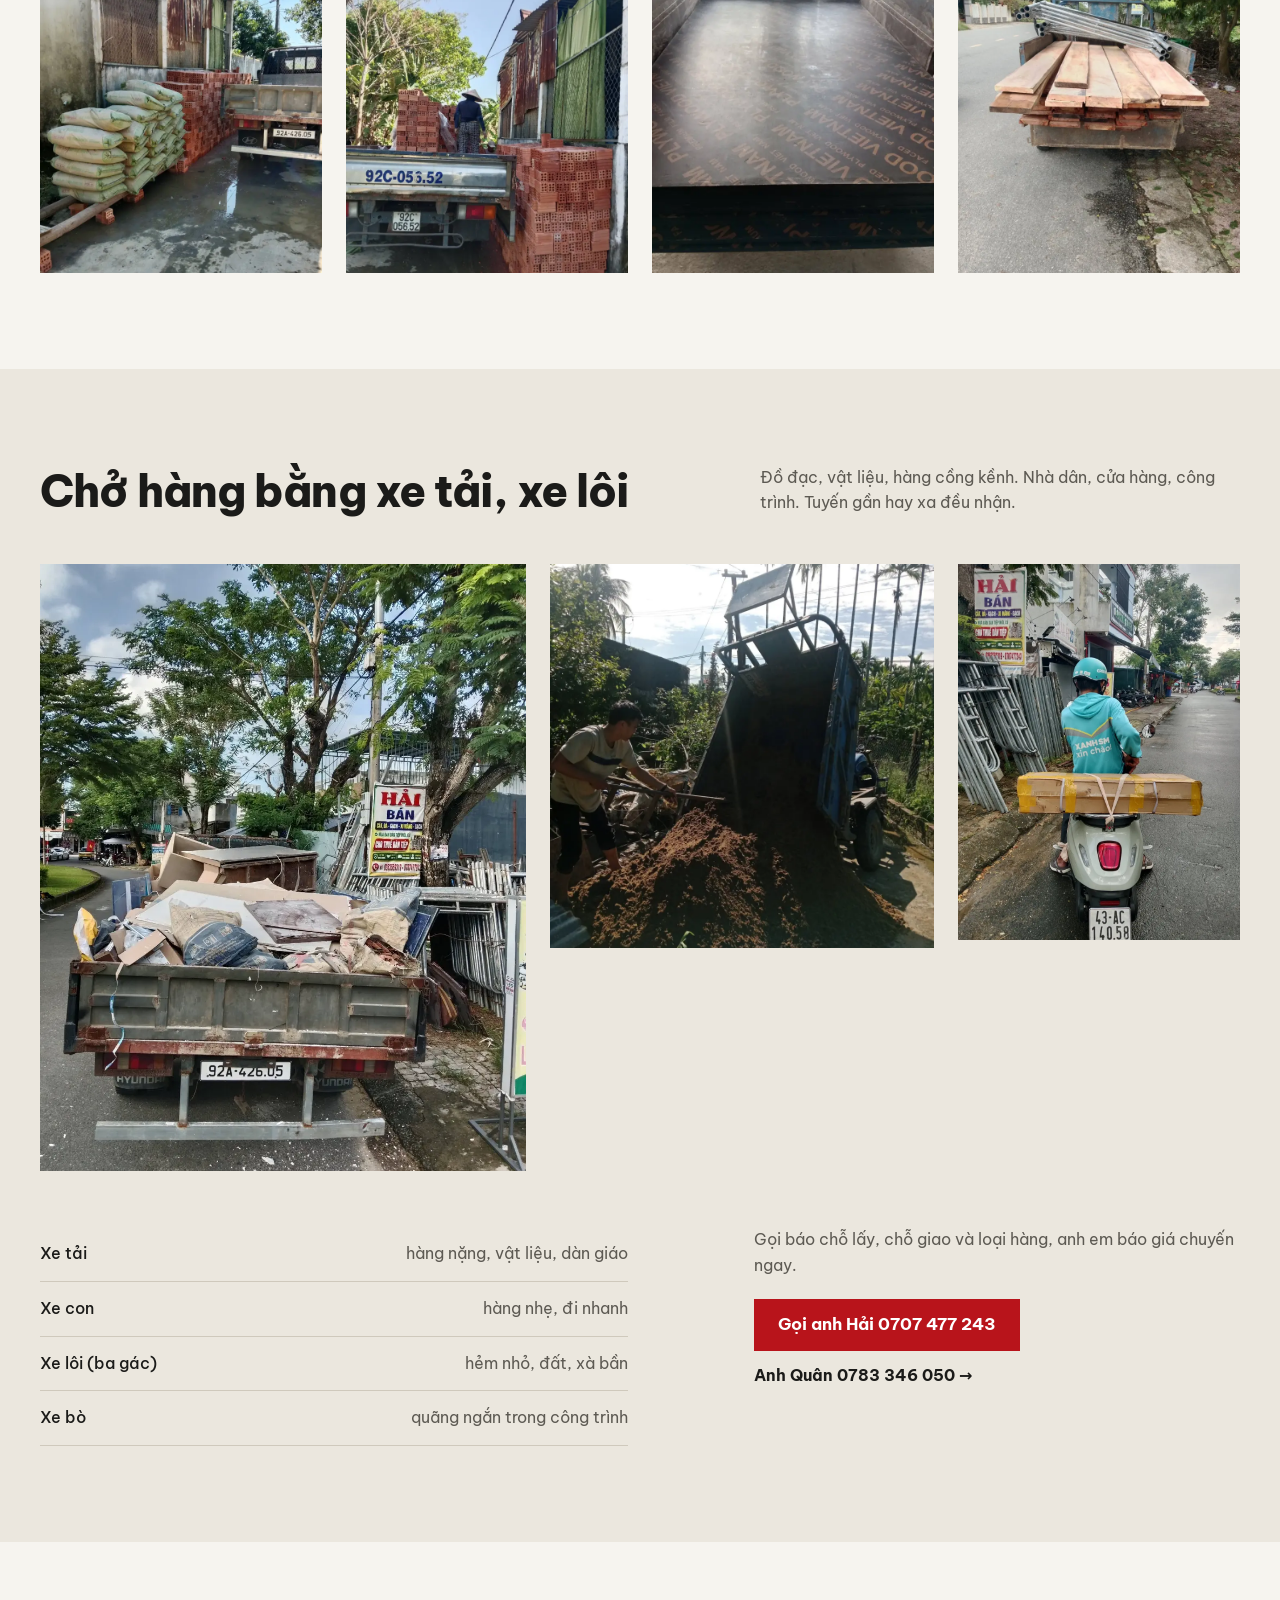
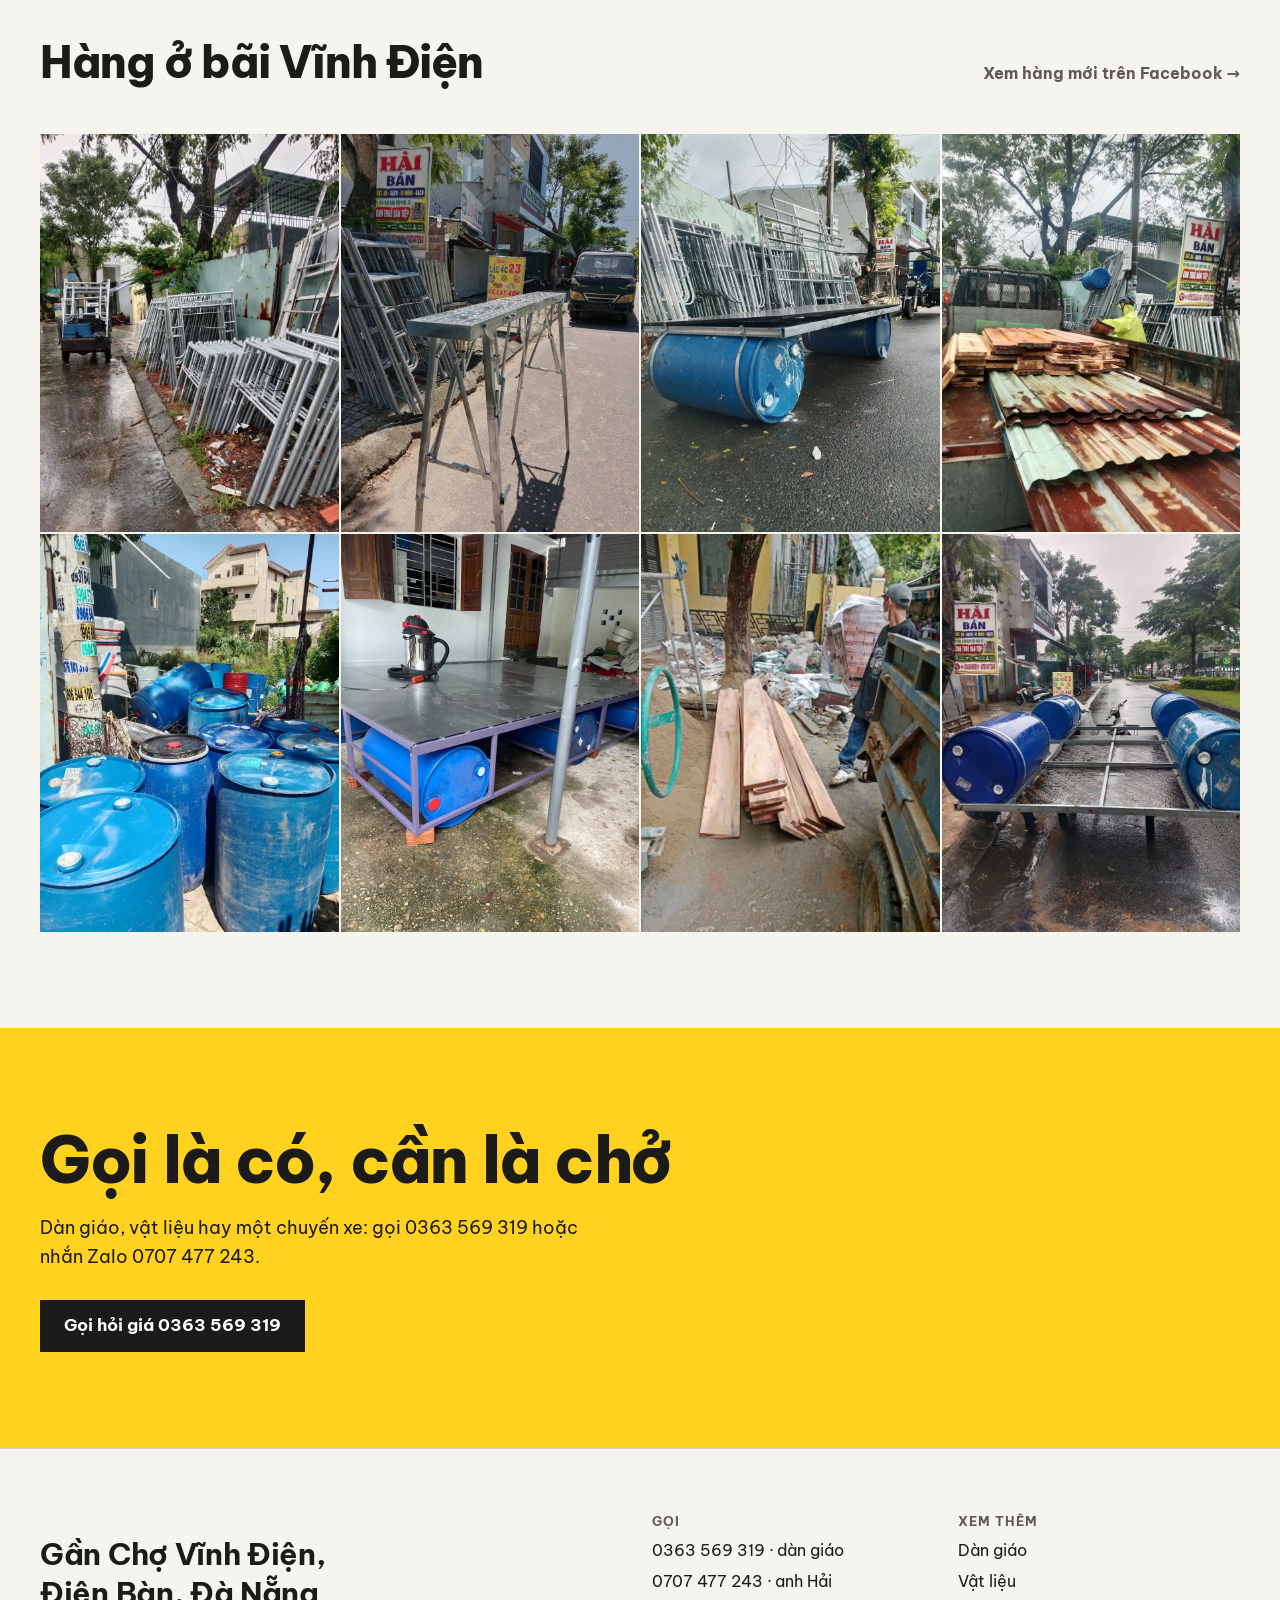
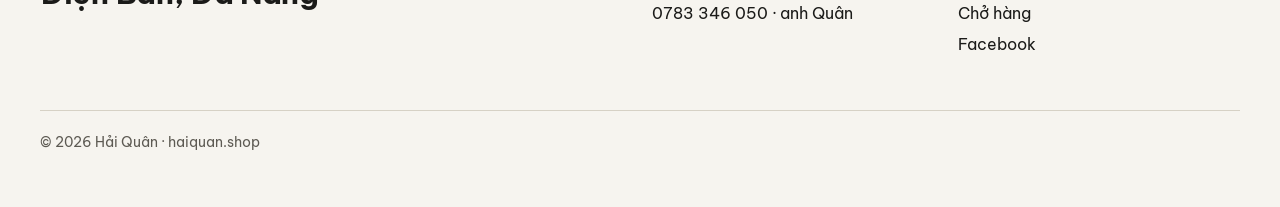
==== commit 6a453d06: "Thiết kế lại: ảnh thật từ Facebook, bố cục gọn kiểu cửa hàng địa phương" ====
--- a/index.html
+++ b/index.html
@@ -1,393 +1,397 @@
 <!doctype html>
-<html lang="vi">
+<html lang="vi" data-type="place">
 <head>
 <meta charset="utf-8">
 <meta name="viewport" content="width=device-width, initial-scale=1">
-<title>Hải Quân – Cho thuê, mua bán dàn tiệp & Vận chuyển hàng hóa tại Điện Bàn</title>
-<meta name="description" content="Hải Quân – Vĩnh Điện, Điện Bàn: mua bán dàn tiệp mới, cũ; cho thuê dàn tiệp; bán cát, đá, gạch, xi măng; nhận chở hàng các loại bằng xe tải, xe con, xe lôi, xe bò. Gọi 0707 477 243.">
-<meta name="keywords" content="dàn tiệp Điện Bàn, cho thuê dàn tiệp, giàn giáo Vĩnh Điện, mua bán dàn tiệp cũ, vận chuyển Điện Bàn, chở hàng Vĩnh Điện, cát đá gạch xi măng Điện Bàn">
+<title>Hải Quân – Dàn giáo, vật liệu và chở hàng ở Vĩnh Điện, Điện Bàn</title>
+<meta name="description" content="Bãi dàn giáo (dàn tiệp) gần Chợ Vĩnh Điện, Điện Bàn: bán, cho thuê dàn giáo mới và cũ, mâm sắt, ván; cát, đá, gạch, xi măng; nhận chở hàng bằng xe tải, xe lôi. Gọi 0363 569 319.">
 <link rel="canonical" href="https://haiquan.shop/">
-<meta name="theme-color" content="#0b2a6b">
+<meta name="theme-color" content="#f6f4ef">
 <link rel="icon" href="favicon.svg" type="image/svg+xml">
-
 <meta property="og:type" content="website">
 <meta property="og:locale" content="vi_VN">
 <meta property="og:url" content="https://haiquan.shop/">
-<meta property="og:title" content="Hải Quân – Dàn tiệp & Vận chuyển | Uy tín – Nhanh chóng – Tận tâm">
-<meta property="og:description" content="Mua bán, cho thuê dàn tiệp. Vật liệu xây dựng. Nhận chở hàng các loại – Gọi là có, cần là chở! 0707 477 243">
+<meta property="og:title" content="Hải Quân – Dàn giáo và chở hàng ở Vĩnh Điện">
+<meta property="og:description" content="Bán, cho thuê dàn giáo mới và cũ. Cát, đá, gạch, xi măng. Chở hàng gần – xa. Gọi 0363 569 319.">
 <meta property="og:image" content="https://haiquan.shop/images/og-cover.jpg">
+
+<link rel="preconnect" href="https://fonts.googleapis.com">
+<link rel="preconnect" href="https://fonts.gstatic.com" crossorigin>
+<link href="https://fonts.googleapis.com/css2?family=Be+Vietnam+Pro:wght@400;500;700;800&display=swap" rel="stylesheet">
+<link rel="preload" as="image" href="images/hai-va-dan-giao.webp">
 
 <script type="application/ld+json">
 {
   "@context": "https://schema.org",
   "@type": "HomeAndConstructionBusiness",
-  "name": "Hải Quân – Dàn tiệp & Vận chuyển",
+  "name": "Hải Quân",
   "url": "https://haiquan.shop/",
   "image": "https://haiquan.shop/images/og-cover.jpg",
-  "telephone": ["+84707477243", "+84783346050", "+84363569319"],
-  "slogan": "Uy tín – Nhanh chóng – Tận tâm",
-  "description": "Mua bán dàn tiệp mới, cũ; cho thuê dàn tiệp; bán cát, đá, gạch, xi măng; nhận vận chuyển hàng hóa bằng xe tải, xe con, xe lôi, xe bò.",
-  "address": {
-    "@type": "PostalAddress",
-    "streetAddress": "Gần Chợ Vĩnh Điện",
-    "addressLocality": "Điện Bàn",
-    "addressRegion": "Đà Nẵng",
-    "addressCountry": "VN"
-  },
-  "areaServed": ["Điện Bàn", "Đà Nẵng", "Hội An", "Quảng Nam"],
+  "telephone": "+84363569319",
+  "description": "Bán và cho thuê dàn giáo (dàn tiệp) mới, cũ; mâm sắt, ván; cát, đá, gạch, xi măng; nhận chở hàng bằng xe tải, xe con, xe lôi, xe bò.",
+  "address": {"@type": "PostalAddress", "streetAddress": "Gần Chợ Vĩnh Điện", "addressLocality": "Điện Bàn", "addressRegion": "Đà Nẵng", "addressCountry": "VN"},
+  "contactPoint": [
+    {"@type": "ContactPoint", "telephone": "+84363569319", "contactType": "sales", "name": "Dàn giáo, vật liệu"},
+    {"@type": "ContactPoint", "telephone": "+84707477243", "contactType": "customer service", "name": "Chở hàng – anh Hải"},
+    {"@type": "ContactPoint", "telephone": "+84783346050", "contactType": "customer service", "name": "Chở hàng – anh Quân"}
+  ],
   "sameAs": ["https://www.facebook.com/hai.nguyenduy.3745"]
 }
 </script>
 
 <style>
 :root{
-  --navy:#0b2a6b; --navy-2:#123a8f; --red:#d71920; --red-2:#b3121a;
-  --yellow:#ffd400; --ink:#1a1f2e; --muted:#5b6478; --bg:#f6f7fb; --card:#fff;
-  --radius:16px; --shadow:0 8px 28px rgba(11,42,107,.12);
+  --bg:#f6f4ef; --alt:#ebe7de; --ink:#1b1b19; --muted:#5d5a53; --line:#d6d1c5;
+  --accent:#b8141b; --accent-ink:#fff; --band:#ffd21f; --zalo:#0a5bd6;
+  --wrap:1200px; --gut:24px;
+  --f:"Be Vietnam Pro",system-ui,-apple-system,"Segoe UI",Roboto,Arial,sans-serif;
 }
 *{box-sizing:border-box}
 html{scroll-behavior:smooth;scroll-padding-top:72px}
-body{margin:0;font-family:"Be Vietnam Pro",system-ui,-apple-system,"Segoe UI",Roboto,Arial,sans-serif;color:var(--ink);background:var(--bg);line-height:1.6}
-img{max-width:100%;display:block}
+body{margin:0;background:var(--bg);color:var(--ink);font:400 16px/1.6 var(--f);-webkit-font-smoothing:antialiased}
+img{display:block;max-width:100%}
 a{color:inherit}
-.wrap{max-width:1140px;margin:0 auto;padding:0 16px}
-
-/* Header */
-.top{position:sticky;top:0;z-index:50;background:var(--navy);color:#fff;box-shadow:0 2px 12px rgba(0,0,0,.2)}
-.top .wrap{display:flex;align-items:center;justify-content:space-between;height:64px;gap:12px}
-.brand{display:flex;align-items:center;gap:10px;text-decoration:none;font-weight:900;font-size:22px;letter-spacing:.5px}
-.brand b{color:var(--yellow)}
-.brand svg{width:38px;height:38px;flex:none}
-.nav{display:flex;gap:22px;font-weight:600;font-size:15px}
-.nav a{text-decoration:none;opacity:.9}
-.nav a:hover{color:var(--yellow);opacity:1}
-.top .call{background:var(--red);padding:9px 16px;border-radius:999px;font-weight:800;text-decoration:none;white-space:nowrap}
-@media (max-width:860px){.nav{display:none}}
-@media (max-width:420px){.top .call{display:none}}
-
-/* Hero */
-.hero{position:relative;overflow:hidden;color:#fff;
-  background:
-    radial-gradient(circle at 85% 10%,rgba(255,212,0,.25),transparent 40%),
-    linear-gradient(135deg,var(--navy) 0%,var(--navy-2) 60%,#1d56c4 100%)}
-.hero::after{content:"";position:absolute;left:-10%;right:-10%;bottom:-60px;height:120px;background:var(--yellow);transform:rotate(-3deg);opacity:.95}
-.hero .wrap{position:relative;z-index:1;display:grid;grid-template-columns:1.15fr .85fr;gap:32px;align-items:center;padding-top:56px;padding-bottom:110px}
-.tag{display:inline-block;background:var(--red);padding:6px 14px;border-radius:6px;font-weight:800;font-size:14px;letter-spacing:.5px;transform:skew(-8deg)}
-.hero h1{margin:14px 0 6px;font-size:clamp(44px,8vw,84px);line-height:1;font-weight:900;color:var(--yellow);text-shadow:4px 4px 0 var(--red);letter-spacing:1px}
-.hero .slogan{font-size:clamp(18px,2.6vw,26px);font-style:italic;font-weight:700;margin:6px 0 18px}
-.hero p.lead{font-size:18px;max-width:560px;opacity:.95;margin:0 0 26px}
-.cta{display:flex;flex-wrap:wrap;gap:12px}
-.btn{display:inline-flex;align-items:center;gap:10px;padding:14px 22px;border-radius:12px;font-weight:800;font-size:17px;text-decoration:none;transition:transform .15s,box-shadow .15s}
-.btn:hover{transform:translateY(-2px);box-shadow:0 8px 20px rgba(0,0,0,.25)}
-.btn svg{width:22px;height:22px}
-.btn-red{background:var(--red);color:#fff}
-.btn-yellow{background:var(--yellow);color:var(--navy)}
-.btn-zalo{background:#0068ff;color:#fff}
-.hero-card{background:rgba(255,255,255,.08);border:1px solid rgba(255,255,255,.18);border-radius:var(--radius);padding:22px;backdrop-filter:blur(4px)}
-.hero-card h3{margin:0 0 12px;color:var(--yellow);font-size:18px}
-.phone-row{display:flex;justify-content:space-between;align-items:center;padding:12px 0;border-top:1px dashed rgba(255,255,255,.25);gap:10px}
-.phone-row:first-of-type{border-top:0}
-.phone-row span{font-weight:600;opacity:.9}
-.phone-row a{font-size:24px;font-weight:900;text-decoration:none;color:#fff;white-space:nowrap}
-@media (max-width:860px){.hero .wrap{grid-template-columns:1fr;padding-top:36px}}
-
-/* Sections */
-section{padding:72px 0}
-.sec-head{text-align:center;margin-bottom:40px}
-.sec-head .kicker{color:var(--red);font-weight:800;letter-spacing:2px;text-transform:uppercase;font-size:13px}
-.sec-head h2{margin:6px 0 10px;font-size:clamp(28px,4vw,40px);color:var(--navy);line-height:1.2}
-.sec-head p{margin:0 auto;max-width:640px;color:var(--muted)}
-
-.grid{display:grid;gap:20px}
-.g3{grid-template-columns:repeat(3,1fr)}
-.g4{grid-template-columns:repeat(4,1fr)}
-@media (max-width:960px){.g4{grid-template-columns:repeat(2,1fr)}}
-@media (max-width:860px){.g3{grid-template-columns:1fr}}
-@media (max-width:480px){.g4{grid-template-columns:1fr}}
-
-.card{background:var(--card);border-radius:var(--radius);box-shadow:var(--shadow);overflow:hidden;display:flex;flex-direction:column}
-.card .ph{aspect-ratio:4/3;background-size:cover;background-position:center;position:relative}
-.card .ph .badge{position:absolute;left:14px;top:14px;background:var(--red);color:#fff;font-weight:800;font-size:13px;padding:5px 10px;border-radius:6px}
-.card .body{padding:20px 22px 24px;flex:1;display:flex;flex-direction:column}
-.card h3{margin:0 0 8px;color:var(--navy);font-size:21px}
-.card p{margin:0 0 14px;color:var(--muted)}
-.card .more{margin-top:auto;font-weight:800;color:var(--red);text-decoration:none}
-
-/* image placeholders: real photo on top, gradient fallback if missing */
-.ph-dt1{background-image:url(images/dan-tiep-ban.jpg),linear-gradient(135deg,#8aa0c7,#3c5b96)}
-.ph-dt2{background-image:url(images/dan-tiep-thue.jpg),linear-gradient(135deg,#ffd400,#f39c12)}
-.ph-dt3{background-image:url(images/vat-lieu.jpg),linear-gradient(135deg,#c9a27e,#8c5a3c)}
-
-.list{list-style:none;padding:0;margin:0 0 16px}
-.list li{position:relative;padding-left:28px;margin:6px 0}
-.list li::before{content:"";position:absolute;left:0;top:5px;width:18px;height:18px;border-radius:50%;background:var(--yellow) url("data:image/svg+xml,%3Csvg xmlns='http://www.w3.org/2000/svg' viewBox='0 0 24 24' fill='none' stroke='%230b2a6b' stroke-width='4'%3E%3Cpath d='M5 12l5 5 9-10'/%3E%3C/svg%3E") center/12px no-repeat}
-
-/* Transport */
-.transport{background:#fff}
-.vehicle{background:var(--bg);border-radius:var(--radius);padding:24px 18px;text-align:center;border:2px solid transparent;transition:border-color .2s,transform .2s}
-.vehicle:hover{border-color:var(--yellow);transform:translateY(-3px)}
-.vehicle svg{width:96px;height:64px;margin:0 auto 10px}
-.vehicle h3{margin:0;font-size:20px;color:var(--navy);display:inline-block;background:var(--yellow);padding:2px 14px;border-radius:6px;transform:skew(-6deg)}
-.vehicle p{color:var(--muted);margin:10px 0 0;font-size:15px}
-.ship-box{margin-top:32px;display:grid;grid-template-columns:1.2fr .8fr;gap:24px;background:var(--navy);color:#fff;border-radius:var(--radius);padding:30px;align-items:center}
-.ship-box h3{margin:0 0 12px;font-size:24px;color:var(--yellow)}
-.ship-box .list li::before{background-color:var(--yellow)}
-.ship-box .big{font-size:clamp(24px,3.4vw,34px);font-weight:900;font-style:italic;color:var(--yellow);line-height:1.2;margin:0 0 16px}
-@media (max-width:860px){.ship-box{grid-template-columns:1fr}}
-
-/* Why */
-.why .item{background:#fff;border-radius:var(--radius);padding:26px 22px;box-shadow:var(--shadow);text-align:center}
-.why .ico{width:64px;height:64px;border-radius:50%;background:var(--navy);display:grid;place-items:center;margin:0 auto 14px}
-.why .ico svg{width:32px;height:32px;stroke:#fff}
-.why h3{margin:0 0 6px;color:var(--navy)}
-.why p{margin:0;color:var(--muted);font-size:15px}
-
-/* Gallery */
-.gallery{grid-template-columns:repeat(4,1fr)}
-.gallery div{aspect-ratio:1;border-radius:12px;background-size:cover;background-position:center}
-@media (max-width:760px){.gallery{grid-template-columns:repeat(2,1fr)}}
-.g1{background-image:url(images/anh-1.jpg),linear-gradient(135deg,#3c5b96,#0b2a6b)}
-.g2{background-image:url(images/anh-2.jpg),linear-gradient(135deg,#ffd400,#f39c12)}
-.g3b{background-image:url(images/anh-3.jpg),linear-gradient(135deg,#d71920,#7a0d12)}
-.g4b{background-image:url(images/anh-4.jpg),linear-gradient(135deg,#8aa0c7,#3c5b96)}
-
-/* Contact */
-.contact{background:linear-gradient(135deg,var(--navy),var(--navy-2));color:#fff}
-.contact .sec-head h2{color:#fff}
-.contact .sec-head p{color:rgba(255,255,255,.8)}
-.contact-grid{display:grid;grid-template-columns:1fr 1fr;gap:24px}
-@media (max-width:860px){.contact-grid{grid-template-columns:1fr}}
-.people{display:grid;gap:14px}
-.person{background:#fff;color:var(--ink);border-radius:var(--radius);padding:18px 20px;display:flex;align-items:center;justify-content:space-between;gap:12px;flex-wrap:wrap}
-.person .who{font-weight:700;color:var(--muted);font-size:14px;text-transform:uppercase;letter-spacing:1px}
-.person .num{font-size:26px;font-weight:900;color:var(--red);text-decoration:none}
-.person .acts{display:flex;gap:8px}
-.person .acts a{padding:9px 14px;border-radius:10px;font-weight:800;text-decoration:none;font-size:14px}
-.addr{background:rgba(255,255,255,.1);border-radius:var(--radius);padding:18px 20px;display:flex;gap:12px;align-items:flex-start}
-.addr svg{width:26px;height:26px;flex:none;stroke:var(--yellow)}
-.map{border-radius:var(--radius);overflow:hidden;min-height:340px;background:#dfe5f1}
-.map iframe{width:100%;height:100%;min-height:340px;border:0;display:block}
-
-footer{background:#071a44;color:rgba(255,255,255,.75);text-align:center;padding:26px 16px 96px;font-size:14px}
-footer b{color:var(--yellow)}
-@media (min-width:761px){footer{padding-bottom:26px}}
-
-/* Sticky mobile bar */
-.mbar{position:fixed;left:0;right:0;bottom:0;z-index:60;display:none;grid-template-columns:1fr 1fr;box-shadow:0 -4px 16px rgba(0,0,0,.2)}
-.mbar a{display:flex;align-items:center;justify-content:center;gap:8px;padding:15px 8px;font-weight:900;font-size:17px;text-decoration:none;color:#fff}
-.mbar a svg{width:22px;height:22px}
-.mbar .c{background:var(--red)}
-.mbar .z{background:#0068ff}
-@media (max-width:760px){.mbar{display:grid}}
-
-@keyframes ring{0%,100%{transform:rotate(0)}10%,30%{transform:rotate(-14deg)}20%,40%{transform:rotate(14deg)}50%{transform:rotate(0)}}
-.ring svg{animation:ring 2.4s infinite;transform-origin:50% 50%}
-@media (prefers-reduced-motion:reduce){.ring svg{animation:none}html{scroll-behavior:auto}}
+.wrap{max-width:calc(var(--wrap) + 2*var(--gut));margin:0 auto;padding:0 var(--gut)}
+.skip{position:absolute;left:-999px;top:8px;background:var(--ink);color:#fff;padding:8px 14px;z-index:100}
+.skip:focus{left:8px}
+:focus-visible{outline:3px solid var(--accent);outline-offset:3px}
+
+/* type */
+h1,h2,h3{margin:0;font-weight:800;letter-spacing:-.02em;line-height:1.12}
+h1{font-size:clamp(38px,5.2vw,68px)}
+h2{font-size:clamp(28px,3.4vw,44px)}
+h3{font-size:20px;letter-spacing:-.01em;line-height:1.3}
+.lede{font-size:clamp(17px,1.5vw,20px);line-height:1.55;color:var(--muted);max-width:34em}
+.label{font-size:13px;font-weight:700;letter-spacing:.08em;text-transform:uppercase;color:var(--muted)}
+
+/* buttons: one style */
+.btn{display:inline-flex;align-items:center;justify-content:center;gap:10px;min-height:52px;padding:0 24px;background:var(--accent);color:var(--accent-ink);font-weight:700;font-size:17px;text-decoration:none;border:0;transition:transform .15s ease,background .15s ease}
+.btn:hover{transform:translateY(-2px);background:#9c0f15}
+.btn:active{transform:translateY(0) scale(.98)}
+.btn--zalo{background:var(--zalo)}
+.btn--zalo:hover{background:#0848ab}
+.link{font-weight:700;text-decoration:none;background:linear-gradient(currentColor,currentColor) 0 100%/0 2px no-repeat;transition:background-size .25s ease;padding-bottom:2px}
+.link:hover{background-size:100% 2px}
+.link .arr{display:inline-block;transition:transform .2s ease}
+.link:hover .arr{transform:translateX(3px)}
+
+/* nav */
+.nav{position:sticky;top:0;z-index:50;background:var(--bg);border-bottom:1px solid var(--line)}
+.nav .wrap{display:flex;align-items:center;justify-content:space-between;height:64px;gap:16px}
+.mark{font-weight:800;font-size:21px;letter-spacing:-.02em;text-decoration:none;display:flex;align-items:center;gap:10px}
+.mark i{width:12px;height:12px;background:var(--accent);display:inline-block}
+.nav ul{display:flex;gap:28px;list-style:none;margin:0;padding:0;font-weight:500}
+.nav ul a{text-decoration:none;background:linear-gradient(currentColor,currentColor) 0 100%/0 2px no-repeat;transition:background-size .25s;padding:6px 0}
+.nav ul a:hover{background-size:100% 2px}
+.nav .btn{min-height:44px;padding:0 18px;font-size:15px}
+@media (max-width:900px){.nav ul{display:none}}
+@media (max-width:480px){.nav .btn{display:none}}
+
+/* sections */
+main>section{padding:96px 0}
+.head{display:flex;justify-content:space-between;align-items:flex-end;gap:24px;margin-bottom:48px;flex-wrap:wrap}
+.head p{margin:0;max-width:30em;color:var(--muted)}
+.grid{display:grid;grid-template-columns:repeat(12,minmax(0,1fr));gap:var(--gut)}
+.ph{margin:0;overflow:hidden;background:var(--alt)}
+.ph img{width:100%;height:100%;object-fit:cover;transition:transform .5s ease}
+.ph:hover img{transform:scale(1.03)}
+
+/* hero */
+.hero{padding:56px 0 96px}
+.hero .grid{align-items:center}
+.hero-text{grid-column:1/span 6}
+.hero-text .label{margin-bottom:18px}
+.hero-text h1{margin-bottom:22px}
+.hero-text .lede{margin:0 0 32px}
+.hero-actions{display:flex;flex-wrap:wrap;gap:14px 26px;align-items:center}
+.hero-ph{grid-column:8/span 5;aspect-ratio:4/5}
+.hero-ph img{object-position:50% 60%}
+@media (max-width:900px){
+  .hero{padding:32px 0 72px}
+  .hero-text,.hero-ph{grid-column:1/-1}
+  .hero-ph{aspect-ratio:4/3;order:-1}
+}
+[data-enter]>*{animation:enter .7s cubic-bezier(.2,.7,.2,1) both}
+[data-enter]>*:nth-child(2){animation-delay:.12s}
+@keyframes enter{from{opacity:0;transform:translateY(14px)}to{opacity:1;transform:none}}
+
+/* visit */
+.visit-where{font-size:clamp(40px,6.4vw,92px);font-weight:800;letter-spacing:-.035em;line-height:1.02;margin:20px 0 48px;display:block;text-decoration:none}
+.visit-where span{background:linear-gradient(var(--accent),var(--accent)) 0 100%/0 5px no-repeat;transition:background-size .35s ease}
+.visit-where:hover span{background-size:100% 5px}
+.visit-panel{grid-column:1/span 6;background:var(--alt);padding:40px}
+.visit-ph{grid-column:7/span 6;aspect-ratio:4/3}
+.phones{list-style:none;margin:0 0 28px;padding:0}
+.phones li{display:flex;justify-content:space-between;align-items:baseline;gap:16px;padding:14px 0;border-bottom:1px solid var(--line);flex-wrap:wrap}
+.phones li:first-child{padding-top:0}
+.phones span{color:var(--muted)}
+.phones a{font-size:24px;font-weight:800;text-decoration:none;font-variant-numeric:tabular-nums;letter-spacing:-.01em}
+.phones a:hover{color:var(--accent)}
+@media (max-width:900px){.visit-panel,.visit-ph{grid-column:1/-1}.visit-panel{padding:28px 22px}}
+
+/* offer: dàn giáo — tall-small */
+.alt{background:var(--alt)}
+.ts-tall{grid-column:1/span 6;aspect-ratio:4/5}
+.ts-side{grid-column:8/span 5;display:flex;flex-direction:column;gap:40px}
+.ts-small{aspect-ratio:1;width:60%;align-self:flex-start}
+.rows{list-style:none;margin:0;padding:0}
+.rows li{display:flex;justify-content:space-between;gap:16px;padding:14px 0;border-bottom:1px solid var(--line)}
+.rows li b{font-weight:500}
+.rows li span{color:var(--muted);text-align:right}
+.alt .rows li{border-color:#cfc9bc}
+@media (max-width:900px){.ts-tall,.ts-side{grid-column:1/-1}.ts-small{width:50%}}
+
+/* vật liệu — strip */
+.mat-groups{grid-column:1/-1;display:grid;grid-template-columns:repeat(3,1fr);gap:var(--gut);margin-bottom:48px}
+.strip{grid-column:1/-1;display:grid;grid-template-columns:repeat(4,1fr);gap:var(--gut)}
+.strip .ph{aspect-ratio:1}
+@media (max-width:900px){.mat-groups{grid-template-columns:1fr}.strip{grid-template-columns:repeat(2,1fr);gap:12px}}
+
+/* chở hàng — trio */
+.trio{display:grid;grid-template-columns:repeat(12,minmax(0,1fr));gap:var(--gut);align-items:start;margin-bottom:56px}
+.trio .a{grid-column:1/span 5;aspect-ratio:4/5}
+.trio .b{grid-column:6/span 4;aspect-ratio:1}
+.trio .c{grid-column:10/span 3;aspect-ratio:3/4}
+.ship{display:grid;grid-template-columns:repeat(12,minmax(0,1fr));gap:var(--gut)}
+.ship .rows{grid-column:1/span 6}
+.ship .call{grid-column:8/span 5}
+.ship .call p{margin:0 0 20px;color:var(--muted)}
+.ship .call .btns{display:flex;flex-wrap:wrap;gap:12px}
+@media (max-width:900px){
+  .trio .a{grid-column:1/-1}.trio .b{grid-column:1/span 6}.trio .c{grid-column:7/span 6;aspect-ratio:1}
+  .trio{gap:12px}
+  .ship .rows,.ship .call{grid-column:1/-1}
+}
+
+/* bãi hàng — wall */
+.wall{display:grid;grid-template-columns:repeat(4,1fr);gap:2px}
+.wall .ph{aspect-ratio:3/4}
+@media (max-width:900px){.wall{grid-template-columns:repeat(2,1fr)}}
+
+/* close — brand band */
+.close{background:var(--band)}
+.close .grid{align-items:center}
+.close-text{grid-column:1/span 9}
+.close-text h2{font-size:clamp(34px,5vw,64px);margin-bottom:18px}
+.close-text p{margin:0 0 28px;font-size:18px;max-width:30em}
+.close-ph{grid-column:9/span 4;aspect-ratio:1}
+.close .btn{background:var(--ink)}
+.close .btn:hover{background:#000}
+@media (max-width:900px){.close-text,.close-ph{grid-column:1/-1}.close-ph{width:70%}}
+
+footer{padding:56px 0 40px;border-top:1px solid var(--line)}
+footer .grid{row-gap:32px}
+footer .f-addr{grid-column:1/span 6;font-size:clamp(22px,2.4vw,30px);font-weight:700;line-height:1.3;letter-spacing:-.01em}
+footer .f-addr a{text-decoration:none}
+footer .f-col{grid-column:span 3}
+footer .f-col p{margin:6px 0}
+footer .f-col a{text-decoration:none}
+footer .f-col a:hover{text-decoration:underline}
+footer .legal{grid-column:1/-1;color:var(--muted);font-size:14px;border-top:1px solid var(--line);padding-top:20px}
+@media (max-width:900px){footer .f-addr,footer .f-col{grid-column:1/-1}footer{padding-bottom:110px}}
+
+/* phone bar */
+.actionbar{position:fixed;left:0;right:0;bottom:0;z-index:60;display:none;grid-template-columns:1fr 1fr;gap:1px;background:var(--line);border-top:1px solid var(--line)}
+.actionbar a{min-height:58px;display:flex;align-items:center;justify-content:center;font-weight:700;font-size:17px;text-decoration:none;color:#fff;background:var(--accent)}
+.actionbar a+a{background:var(--zalo)}
+@media (max-width:900px){.actionbar{display:grid}}
+
+@media (max-width:900px){main>section{padding:72px 0}.head{margin-bottom:32px}}
+@media (prefers-reduced-motion:reduce){*{animation:none!important;transition:none!important}html{scroll-behavior:auto}}
 </style>
 </head>
 <body>
-
-<svg width="0" height="0" style="position:absolute" aria-hidden="true">
-  <symbol id="i-phone" viewBox="0 0 24 24" fill="currentColor"><path d="M6.6 10.8a15.1 15.1 0 0 0 6.6 6.6l2.2-2.2a1 1 0 0 1 1-.25 11.4 11.4 0 0 0 3.6.57 1 1 0 0 1 1 1V20a1 1 0 0 1-1 1A17 17 0 0 1 3 4a1 1 0 0 1 1-1h3.5a1 1 0 0 1 1 1c0 1.25.2 2.45.57 3.57a1 1 0 0 1-.25 1z"/></symbol>
-  <symbol id="i-zalo" viewBox="0 0 24 24" fill="currentColor"><path d="M12 2C6.5 2 2 5.9 2 10.7c0 2.7 1.4 5.1 3.7 6.7-.2 1.3-.9 2.6-1.9 3.6 2 .1 3.8-.6 5.2-1.6.9.2 2 .3 3 .3 5.5 0 10-3.9 10-8.7S17.5 2 12 2zm-4.6 11.3H4.8v-.6l2-2.7H4.9V9.3h2.5v.6l-2 2.7h2zm2.7 0h-.7v-.3c-.2.2-.5.3-.8.3-.8 0-1.4-.7-1.4-1.5s.6-1.6 1.4-1.6c.3 0 .6.1.8.3v-.2h.7zm1.6 0h-.8V9.3h.8zm2.5.1c-.9 0-1.6-.7-1.6-1.6s.7-1.6 1.6-1.6 1.6.7 1.6 1.6-.7 1.6-1.6 1.6zm-4.9-.7c.5 0 .8-.4.8-.9s-.3-.9-.8-.9-.8.4-.8.9.3.9.8.9zm4.9 0c.5 0 .8-.4.8-.9s-.3-.9-.8-.9-.8.4-.8.9.3.9.8.9z"/></symbol>
-</svg>
-
-<header class="top">
-  <div class="wrap">
-    <a class="brand" href="#">
-      <svg viewBox="0 0 48 48" aria-hidden="true"><rect width="48" height="48" rx="10" fill="#ffd400"/><path d="M7 30h20V16H7zm20-9h7l5 5v4h-12z" fill="#0b2a6b"/><circle cx="14" cy="33" r="4" fill="#d71920"/><circle cx="33" cy="33" r="4" fill="#d71920"/></svg>
-      <span>HẢI <b>QUÂN</b></span>
-    </a>
-    <nav class="nav" aria-label="Điều hướng chính">
-      <a href="#dan-tiep">Dàn tiệp</a>
-      <a href="#vat-lieu">Vật liệu</a>
-      <a href="#van-chuyen">Vận chuyển</a>
-      <a href="#lien-he">Liên hệ</a>
+<a class="skip" href="#main">Bỏ qua, tới nội dung</a>
+
+<header class="nav">
+  <div class="wrap">
+    <a class="mark" href="#"><i aria-hidden="true"></i>Hải Quân</a>
+    <nav aria-label="Mục lục">
+      <ul>
+        <li><a href="#dan-giao">Dàn giáo</a></li>
+        <li><a href="#vat-lieu">Vật liệu</a></li>
+        <li><a href="#cho-hang">Chở hàng</a></li>
+        <li><a href="#lien-he">Liên hệ</a></li>
+      </ul>
     </nav>
-    <a class="call" href="tel:0707477243">📞 0707 477 243</a>
+    <a class="btn" href="tel:0363569319">Gọi 0363 569 319</a>
   </div>
 </header>
 
-<main>
-<section class="hero" aria-label="Giới thiệu">
-  <div class="wrap">
-    <div>
-      <span class="tag">DÀN TIỆP • VẬT LIỆU • VẬN CHUYỂN</span>
-      <h1>HẢI QUÂN</h1>
-      <div class="slogan">Uy tín – Nhanh chóng – Tận tâm</div>
-      <p class="lead">Mua bán dàn tiệp mới, cũ – Cho thuê dàn tiệp – Cát, đá, gạch, xi măng. Nhận chở hàng các loại bằng xe tải, xe con, xe lôi, xe bò tại Vĩnh Điện, Điện Bàn và các vùng lân cận.</p>
-      <div class="cta">
-        <a class="btn btn-red ring" href="tel:0707477243"><svg><use href="#i-phone"/></svg>Gọi ngay</a>
-        <a class="btn btn-zalo" href="https://zalo.me/0707477243" target="_blank" rel="noopener"><svg><use href="#i-zalo"/></svg>Nhắn Zalo</a>
-        <a class="btn btn-yellow" href="#van-chuyen">Đặt xe chở hàng</a>
-      </div>
-    </div>
-    <div class="hero-card">
-      <h3>📞 Liên hệ đặt hàng – đặt xe</h3>
-      <div class="phone-row"><span>Anh Hải (Zalo)</span><a href="tel:0707477243">0707 477 243</a></div>
-      <div class="phone-row"><span>Anh Quân</span><a href="tel:0783346050">0783 346 050</a></div>
-      <div class="phone-row"><span>Cửa hàng</span><a href="tel:0363569319">0363 569 319</a></div>
-    </div>
-  </div>
-</section>
-
-<section id="dan-tiep">
-  <div class="wrap">
-    <div class="sec-head">
-      <div class="kicker">Dàn tiệp – Giàn giáo</div>
-      <h2>Mua bán & cho thuê dàn tiệp</h2>
-      <p>Dàn tiệp mới và cũ, số lượng lớn, giao tận công trình. Giá hợp lý, giao hàng nhanh chóng.</p>
-    </div>
-    <div class="grid g3">
-      <article class="card">
-        <div class="ph ph-dt1"><span class="badge">Mới & cũ</span></div>
-        <div class="body">
-          <h3>Mua bán dàn tiệp</h3>
-          <p>Bán dàn tiệp mới, dàn tiệp cũ còn tốt. Thu mua lại dàn tiệp cũ giá cao.</p>
-          <ul class="list"><li>Khung, chéo, mâm, kích đủ bộ</li><li>Hàng có sẵn tại bãi</li><li>Thu mua dàn tiệp cũ</li></ul>
-          <a class="more" href="tel:0363569319">Hỏi giá ngay →</a>
+<main id="main">
+
+<section class="hero">
+  <div class="wrap grid" data-enter>
+    <div class="hero-text">
+      <p class="label">Gần Chợ Vĩnh Điện · Điện Bàn</p>
+      <h1>Dàn giáo, vật liệu và xe chở hàng ở Vĩnh Điện</h1>
+      <p class="lede">Bán và cho thuê dàn giáo (dàn tiệp) mới, cũ, có sẵn ở bãi. Cát, đá, gạch, xi măng. Xe tải, xe lôi chở hàng gần – xa.</p>
+      <div class="hero-actions">
+        <a class="btn" href="tel:0363569319">Gọi hỏi giá 0363 569 319</a>
+        <a class="link" href="https://zalo.me/0707477243" target="_blank" rel="noopener">Nhắn Zalo 0707 477 243 <span class="arr">→</span></a>
+      </div>
+    </div>
+    <figure class="ph hero-ph">
+      <img src="images/hai-va-dan-giao.webp" width="1100" height="1467" alt="Anh Hải đứng cạnh xe ba gác và các khung dàn giáo xếp bên đường" fetchpriority="high">
+    </figure>
+  </div>
+</section>
+
+<section id="lien-he-nhanh" aria-labelledby="h-visit">
+  <div class="wrap">
+    <h2 id="h-visit">Bãi hàng</h2>
+    <a class="visit-where" href="https://www.google.com/maps/search/?api=1&query=Ch%E1%BB%A3+V%C4%A9nh+%C4%90i%E1%BB%87n%2C+%C4%90i%E1%BB%87n+B%C3%A0n" target="_blank" rel="noopener"><span>Chợ Vĩnh Điện,</span><br><span>Điện Bàn</span></a>
+    <div class="grid">
+      <div class="visit-panel">
+        <ul class="phones">
+          <li><span>Dàn giáo, vật liệu</span><a href="tel:0363569319">0363 569 319</a></li>
+          <li><span>Chở hàng – anh Hải (Zalo)</span><a href="tel:0707477243">0707 477 243</a></li>
+          <li><span>Chở hàng – anh Quân</span><a href="tel:0783346050">0783 346 050</a></li>
+        </ul>
+        <p style="margin:0 0 24px;color:var(--muted)">Gọi trước để biết hàng còn ở bãi và giá hôm nay. Có xe giao tới công trình.</p>
+        <a class="btn btn--zalo" href="https://zalo.me/0707477243" target="_blank" rel="noopener">Nhắn Zalo cho anh Hải</a>
+      </div>
+      <figure class="ph visit-ph">
+        <img src="images/bai-hang-bien-hieu.webp" width="900" height="1200" loading="lazy" alt="Bãi hàng với biển Hải bán cát đá gạch xi măng, mua bán và cho thuê dàn tiệp, xe chở ván gỗ đậu trước">
+      </figure>
+    </div>
+  </div>
+</section>
+
+<section id="dan-giao" class="alt" aria-labelledby="h-dg">
+  <div class="wrap">
+    <div class="head">
+      <h2 id="h-dg">Dàn giáo mới và cũ</h2>
+      <p>Bán đứt hoặc cho thuê theo công trình. Hàng xếp sẵn ở bãi, gọi là chở tới.</p>
+    </div>
+    <div class="grid">
+      <figure class="ph ts-tall">
+        <img src="images/khung-dan-giao.webp" width="900" height="1200" loading="lazy" alt="Các khung dàn giáo mạ kẽm dựng đứng thành hàng">
+      </figure>
+      <div class="ts-side">
+        <div>
+          <ul class="rows">
+            <li><b>Khung dàn giáo (dàn tiệp)</b><span>bán · cho thuê</span></li>
+            <li><b>Dàn giáo cũ còn dùng tốt</b><span>bán · thu mua</span></li>
+            <li><b>Mâm sắt</b><span>bán · cho thuê</span></li>
+            <li><b>Ván</b><span>bán</span></li>
+            <li><b>Giao tới công trình</b><span>xe tải, xe ba gác</span></li>
+          </ul>
+          <p style="margin:24px 0 0"><a class="link" href="tel:0363569319">Gọi báo giá dàn giáo <span class="arr">→</span></a></p>
         </div>
-      </article>
-      <article class="card">
-        <div class="ph ph-dt2"><span class="badge">Cho thuê</span></div>
-        <div class="body">
-          <h3>Cho thuê dàn tiệp</h3>
-          <p>Cho thuê theo ngày, theo tháng cho nhà dân và công trình. Chở đến và thu hồi tận nơi.</p>
-          <ul class="list"><li>Thuê ngắn hạn – dài hạn</li><li>Giao & nhận tại công trình</li><li>Giá thuê cạnh tranh</li></ul>
-          <a class="more" href="tel:0363569319">Đặt thuê ngay →</a>
+        <figure class="ph ts-small">
+          <img src="images/khung-dan-giao-nam.webp" width="900" height="1200" loading="lazy" alt="Khung dàn giáo xếp nằm trên nền xi măng">
+        </figure>
+      </div>
+    </div>
+  </div>
+</section>
+
+<section id="vat-lieu" aria-labelledby="h-vl">
+  <div class="wrap">
+    <div class="head">
+      <h2 id="h-vl">Cát, đá, gạch, xi măng</h2>
+      <p>Vật liệu cho nhà dân và công trình nhỏ, chở tận nơi trong Điện Bàn.</p>
+    </div>
+    <div class="grid">
+      <div class="mat-groups">
+        <div><p class="label">Xây</p><ul class="rows"><li><b>Gạch</b><span>theo xe</span></li><li><b>Xi măng</b><span>theo bao</span></li></ul></div>
+        <div><p class="label">Đổ, lót</p><ul class="rows"><li><b>Cát</b><span>theo khối</span></li><li><b>Đá</b><span>theo khối</span></li></ul></div>
+        <div><p class="label">Gỗ, ván</p><ul class="rows"><li><b>Ván ép</b><span>theo tấm</span></li><li><b>Ván gỗ</b><span>theo tấm</span></li></ul></div>
+      </div>
+      <div class="strip">
+        <figure class="ph"><img src="images/xi-mang-gach.webp" width="700" height="933" loading="lazy" alt="Bao xi măng và gạch xếp chờ giao, xe tải đậu bên cạnh"></figure>
+        <figure class="ph"><img src="images/boc-gach-len-xe.webp" width="700" height="933" loading="lazy" alt="Bốc gạch lên thùng xe tải"></figure>
+        <figure class="ph"><img src="images/van-ep.webp" width="700" height="933" loading="lazy" alt="Ván ép phủ phim lót kín thùng xe"></figure>
+        <figure class="ph"><img src="images/van-go.webp" width="700" height="933" loading="lazy" alt="Ván gỗ xếp chồng trên xe"></figure>
+      </div>
+    </div>
+  </div>
+</section>
+
+<section id="cho-hang" class="alt" aria-labelledby="h-ch">
+  <div class="wrap">
+    <div class="head">
+      <h2 id="h-ch">Chở hàng bằng xe tải, xe lôi</h2>
+      <p>Đồ đạc, vật liệu, hàng cồng kềnh. Nhà dân, cửa hàng, công trình. Tuyến gần hay xa đều nhận.</p>
+    </div>
+    <div class="trio">
+      <figure class="ph a"><img src="images/xe-tai-cho-do.webp" width="900" height="1200" loading="lazy" alt="Xe tải chở đầy đồ đạc dọn nhà đậu trước bãi hàng"></figure>
+      <figure class="ph b"><img src="images/do-dat-xe-loi.webp" width="900" height="1200" loading="lazy" alt="Đổ đất từ thùng xe lôi xuống sân"></figure>
+      <figure class="ph c"><img src="images/cho-hang-xe-may.webp" width="900" height="1200" loading="lazy" alt="Chở thùng hàng dài bằng xe máy"></figure>
+    </div>
+    <div class="ship">
+      <ul class="rows">
+        <li><b>Xe tải</b><span>hàng nặng, vật liệu, dàn giáo</span></li>
+        <li><b>Xe con</b><span>hàng nhẹ, đi nhanh</span></li>
+        <li><b>Xe lôi (ba gác)</b><span>hẻm nhỏ, đất, xà bần</span></li>
+        <li><b>Xe bò</b><span>quãng ngắn trong công trình</span></li>
+      </ul>
+      <div class="call">
+        <p>Gọi báo chỗ lấy, chỗ giao và loại hàng, anh em báo giá chuyến ngay.</p>
+        <div class="btns">
+          <a class="btn" href="tel:0707477243">Gọi anh Hải 0707 477 243</a>
+          <a class="link" href="tel:0783346050" style="align-self:center">Anh Quân 0783 346 050 <span class="arr">→</span></a>
         </div>
-      </article>
-      <article class="card" id="vat-lieu">
-        <div class="ph ph-dt3"><span class="badge">VLXD</span></div>
-        <div class="body">
-          <h3>Vật liệu xây dựng</h3>
-          <p>Cung cấp vật liệu cho nhà dân và công trình, chở đến tận nơi.</p>
-          <ul class="list"><li>Cát – Đá</li><li>Gạch các loại</li><li>Xi măng</li></ul>
-          <a class="more" href="tel:0707477243">Báo giá vật liệu →</a>
-        </div>
-      </article>
-    </div>
-  </div>
-</section>
-
-<section id="van-chuyen" class="transport">
-  <div class="wrap">
-    <div class="sec-head">
-      <div class="kicker">Vận chuyển Hải Quân</div>
-      <h2>Nhận chở hàng các loại</h2>
-      <p>Nhận vận chuyển hàng hóa bằng nhiều loại phương tiện – phù hợp mọi khối lượng, mọi con đường.</p>
-    </div>
-    <div class="grid g4">
-      <div class="vehicle">
-        <svg viewBox="0 0 96 64" aria-hidden="true"><rect x="4" y="14" width="52" height="32" rx="3" fill="#0b2a6b"/><path d="M56 24h18l12 12v10H56z" fill="#123a8f"/><path d="M62 28h10l7 8H62z" fill="#cfe0ff"/><circle cx="22" cy="50" r="8" fill="#1a1f2e"/><circle cx="22" cy="50" r="3" fill="#ffd400"/><circle cx="72" cy="50" r="8" fill="#1a1f2e"/><circle cx="72" cy="50" r="3" fill="#ffd400"/></svg>
-        <h3>XE TẢI</h3><p>Hàng nặng, vật liệu xây dựng, dàn tiệp số lượng lớn.</p>
-      </div>
-      <div class="vehicle">
-        <svg viewBox="0 0 96 64" aria-hidden="true"><path d="M8 40c0-6 4-8 10-9l12-11h30l14 11c8 1 14 3 14 9v6H8z" fill="#d71920"/><path d="M33 23h12v9H24zm16 0h10l10 9H49z" fill="#cfe0ff"/><circle cx="26" cy="48" r="7" fill="#1a1f2e"/><circle cx="26" cy="48" r="3" fill="#ffd400"/><circle cx="72" cy="48" r="7" fill="#1a1f2e"/><circle cx="72" cy="48" r="3" fill="#ffd400"/></svg>
-        <h3>XE CON</h3><p>Chở người, hàng nhẹ, giao nhanh gần – xa.</p>
-      </div>
-      <div class="vehicle">
-        <svg viewBox="0 0 96 64" aria-hidden="true"><rect x="40" y="20" width="50" height="22" rx="2" fill="#1d56c4"/><path d="M14 18h18l6 24H22z" fill="#0b2a6b"/><path d="M16 22h12l3 10H18z" fill="#cfe0ff"/><circle cx="20" cy="50" r="7" fill="#1a1f2e"/><circle cx="56" cy="50" r="7" fill="#1a1f2e"/><circle cx="78" cy="50" r="7" fill="#1a1f2e"/></svg>
-        <h3>XE LÔI</h3><p>Linh hoạt trong hẻm nhỏ, chở đồ đạc, hàng cồng kềnh.</p>
-      </div>
-      <div class="vehicle">
-        <svg viewBox="0 0 96 64" aria-hidden="true"><rect x="22" y="26" width="64" height="10" rx="2" fill="#5b6478"/><path d="M26 14h56M30 14v12M46 14v12M62 14v12M78 14v12" stroke="#8aa0c7" stroke-width="3"/><path d="M22 31H6" stroke="#5b6478" stroke-width="4" stroke-linecap="round"/><circle cx="36" cy="46" r="9" fill="none" stroke="#1a1f2e" stroke-width="4"/><circle cx="72" cy="46" r="9" fill="none" stroke="#1a1f2e" stroke-width="4"/></svg>
-        <h3>XE BÒ</h3><p>Kéo tay, chở dàn tiệp, vật liệu quãng ngắn trong công trình.</p>
-      </div>
-    </div>
-
-    <div class="ship-box">
-      <div>
-        <h3>Chúng tôi nhận chở</h3>
-        <ul class="list">
-          <li>Chở đồ đạc, vật liệu xây dựng</li>
-          <li>Hàng cồng kềnh, hàng nhẹ, hàng nặng</li>
-          <li>Phục vụ cá nhân, hộ gia đình, doanh nghiệp</li>
-          <li>Vận chuyển theo yêu cầu, tuyến gần – xa</li>
-        </ul>
-      </div>
-      <div>
-        <p class="big">“Gọi là có –<br>Cần là chở!”</p>
-        <div class="cta">
-          <a class="btn btn-red" href="tel:0707477243"><svg><use href="#i-phone"/></svg>Hải: 0707 477 243</a>
-          <a class="btn btn-yellow" href="tel:0783346050"><svg><use href="#i-phone"/></svg>Quân: 0783 346 050</a>
-        </div>
-      </div>
-    </div>
-  </div>
-</section>
-
-<section class="why">
-  <div class="wrap">
-    <div class="sec-head">
-      <div class="kicker">Vì sao chọn Hải Quân</div>
-      <h2>Đồng hành cùng mọi chuyến hàng</h2>
-    </div>
-    <div class="grid g4">
-      <div class="item"><div class="ico"><svg viewBox="0 0 24 24" fill="none" stroke-width="2"><path d="M12 3l8 3v6c0 5-3.5 8-8 9-4.5-1-8-4-8-9V6z"/><path d="M8.5 12l2.5 2.5 4.5-5"/></svg></div><h3>Uy tín</h3><p>Đặt chữ tín lên hàng đầu.</p></div>
-      <div class="item"><div class="ico"><svg viewBox="0 0 24 24" fill="none" stroke-width="2"><circle cx="12" cy="12" r="9"/><path d="M12 7v5l3 2"/></svg></div><h3>Nhanh chóng</h3><p>Giao hàng, đến đón đúng hẹn.</p></div>
-      <div class="item"><div class="ico"><svg viewBox="0 0 24 24" fill="none" stroke-width="2"><path d="M12 2v20M17 6H9.5a3.5 3.5 0 0 0 0 7h5a3.5 3.5 0 0 1 0 7H6"/></svg></div><h3>Giá hợp lý</h3><p>Giá cả cạnh tranh, rõ ràng.</p></div>
-      <div class="item"><div class="ico"><svg viewBox="0 0 24 24" fill="none" stroke-width="2"><circle cx="12" cy="8" r="4"/><path d="M4 21c0-4 3.6-7 8-7s8 3 8 7"/></svg></div><h3>Nhiệt tình</h3><p>Phục vụ chu đáo, tận tâm.</p></div>
-    </div>
-  </div>
-</section>
-
-<section style="padding-top:0">
-  <div class="wrap">
-    <div class="sec-head">
-      <div class="kicker">Hình ảnh</div>
-      <h2>Hàng hóa & công việc thực tế</h2>
-    </div>
-    <div class="grid gallery" role="img" aria-label="Hình ảnh dàn tiệp, xe chở hàng của Hải Quân">
-      <div class="g1"></div><div class="g2"></div><div class="g3b"></div><div class="g4b"></div>
-    </div>
-  </div>
-</section>
-
-<section id="lien-he" class="contact">
-  <div class="wrap">
-    <div class="sec-head">
-      <div class="kicker" style="color:var(--yellow)">Liên hệ</div>
-      <h2>Gọi là có – Cần là chở!</h2>
-      <p>Gọi điện hoặc nhắn Zalo để được báo giá nhanh nhất.</p>
-    </div>
-    <div class="contact-grid">
-      <div class="people">
-        <div class="person">
-          <div><div class="who">Anh Hải</div><a class="num" href="tel:0707477243">0707 477 243</a></div>
-          <div class="acts"><a class="btn-red" href="tel:0707477243">Gọi</a><a class="btn-zalo" href="https://zalo.me/0707477243" target="_blank" rel="noopener">Zalo</a></div>
-        </div>
-        <div class="person">
-          <div><div class="who">Anh Quân</div><a class="num" href="tel:0783346050">0783 346 050</a></div>
-          <div class="acts"><a class="btn-red" href="tel:0783346050">Gọi</a></div>
-        </div>
-        <div class="person">
-          <div><div class="who">Cửa hàng dàn tiệp – VLXD</div><a class="num" href="tel:0363569319">0363 569 319</a></div>
-          <div class="acts"><a class="btn-red" href="tel:0363569319">Gọi</a></div>
-        </div>
-        <div class="addr">
-          <svg viewBox="0 0 24 24" fill="none" stroke-width="2"><path d="M12 22s7-6.2 7-12a7 7 0 0 0-14 0c0 5.8 7 12 7 12z"/><circle cx="12" cy="10" r="2.5"/></svg>
-          <div><b>Địa chỉ:</b> Gần Chợ Vĩnh Điện, Điện Bàn<br><small style="opacity:.8">Phục vụ Điện Bàn, Hội An, Đà Nẵng và các vùng lân cận.</small></div>
-        </div>
-      </div>
-      <div class="map">
-        <iframe title="Bản đồ Chợ Vĩnh Điện, Điện Bàn" loading="lazy" referrerpolicy="no-referrer-when-downgrade"
-          src="https://maps.google.com/maps?q=Ch%E1%BB%A3%20V%C4%A9nh%20%C4%90i%E1%BB%87n%2C%20%C4%90i%E1%BB%87n%20B%C3%A0n&z=15&output=embed"></iframe>
-      </div>
-    </div>
-  </div>
-</section>
+      </div>
+    </div>
+  </div>
+</section>
+
+<section aria-labelledby="h-bai">
+  <div class="wrap">
+    <div class="head">
+      <h2 id="h-bai">Hàng ở bãi Vĩnh Điện</h2>
+      <p><a class="link" href="https://www.facebook.com/hai.nguyenduy.3745" target="_blank" rel="noopener">Xem hàng mới trên Facebook <span class="arr">→</span></a></p>
+    </div>
+    <div class="wall">
+      <figure class="ph"><img src="images/bai-dan-giao.webp" width="900" height="1200" loading="lazy" alt="Dàn giáo dựng dọc tường bãi, xe ba gác chở dàn giáo phía sau"></figure>
+      <figure class="ph"><img src="images/dan-giao-ven-duong.webp" width="900" height="1200" loading="lazy" alt="Dàn giáo và chân đỡ bày ven đường trước bãi"></figure>
+      <figure class="ph"><img src="images/phao-thung-phuy.webp" width="900" height="1200" loading="lazy" alt="Sàn sắt đặt trên thùng phuy nhựa xanh, dàn giáo xếp phía trên"></figure>
+      <figure class="ph"><img src="images/xe-cho-go-ton.webp" width="900" height="1200" loading="lazy" alt="Xe tải chở ván gỗ và tôn cũ cạnh biển hiệu cửa hàng"></figure>
+      <figure class="ph"><img src="images/thung-phuy-nhua.webp" width="900" height="1200" loading="lazy" alt="Thùng phuy nhựa xanh xếp ở bãi"></figure>
+      <figure class="ph"><img src="images/san-phao.webp" width="900" height="1200" loading="lazy" alt="Sàn tôn khung sắt kê trên thùng phuy nhựa"></figure>
+      <figure class="ph"><img src="images/go-xe.webp" width="700" height="933" loading="lazy" alt="Gỗ xẻ dựng cạnh xe đẩy"></figure>
+      <figure class="ph"><img src="images/khung-phao-duong.webp" width="900" height="1200" loading="lazy" alt="Khung sắt gắn thùng phuy nhựa đặt trên đường trước bãi"></figure>
+    </div>
+  </div>
+</section>
+
+<section id="lien-he" class="close" aria-labelledby="h-close">
+  <div class="wrap grid">
+    <div class="close-text">
+      <h2 id="h-close">Gọi là có, cần là chở</h2>
+      <p>Dàn giáo, vật liệu hay một chuyến xe: gọi 0363 569 319 hoặc nhắn Zalo 0707 477 243.</p>
+      <a class="btn" href="tel:0363569319">Gọi hỏi giá 0363 569 319</a>
+    </div>
+  </div>
+</section>
+
 </main>
 
 <footer>
-  <div><b>HẢI QUÂN</b> – Dàn tiệp • Vật liệu xây dựng • Vận chuyển</div>
-  <div>Gần Chợ Vĩnh Điện, Điện Bàn · <a href="tel:0707477243">0707 477 243</a> · <a href="https://www.facebook.com/hai.nguyenduy.3745" target="_blank" rel="noopener">Facebook</a></div>
-  <div style="margin-top:6px">© <span id="y">2026</span> haiquan.shop – Hải Quân, đồng hành cùng mọi chuyến hàng!</div>
+  <div class="wrap grid">
+    <p class="f-addr"><a href="https://www.google.com/maps/search/?api=1&query=Ch%E1%BB%A3+V%C4%A9nh+%C4%90i%E1%BB%87n%2C+%C4%90i%E1%BB%87n+B%C3%A0n" target="_blank" rel="noopener">Gần Chợ Vĩnh Điện,<br>Điện Bàn, Đà Nẵng</a></p>
+    <div class="f-col">
+      <p class="label">Gọi</p>
+      <p><a href="tel:0363569319">0363 569 319</a> · dàn giáo</p>
+      <p><a href="tel:0707477243">0707 477 243</a> · anh Hải</p>
+      <p><a href="tel:0783346050">0783 346 050</a> · anh Quân</p>
+    </div>
+    <div class="f-col">
+      <p class="label">Xem thêm</p>
+      <p><a href="#dan-giao">Dàn giáo</a></p>
+      <p><a href="#vat-lieu">Vật liệu</a></p>
+      <p><a href="#cho-hang">Chở hàng</a></p>
+      <p><a href="https://www.facebook.com/hai.nguyenduy.3745" target="_blank" rel="noopener">Facebook</a></p>
+    </div>
+    <p class="legal">© <span id="y">2026</span> Hải Quân · haiquan.shop</p>
+  </div>
 </footer>
 
-<nav class="mbar" aria-label="Liên hệ nhanh">
-  <a class="c" href="tel:0707477243"><svg><use href="#i-phone"/></svg>Gọi ngay</a>
-  <a class="z" href="https://zalo.me/0707477243" target="_blank" rel="noopener"><svg><use href="#i-zalo"/></svg>Zalo</a>
+<nav class="actionbar" aria-label="Gọi nhanh">
+  <a href="tel:0363569319">Gọi ngay</a>
+  <a href="https://zalo.me/0707477243" target="_blank" rel="noopener">Nhắn Zalo</a>
 </nav>
 
 <script>document.getElementById('y').textContent=new Date().getFullYear();</script>
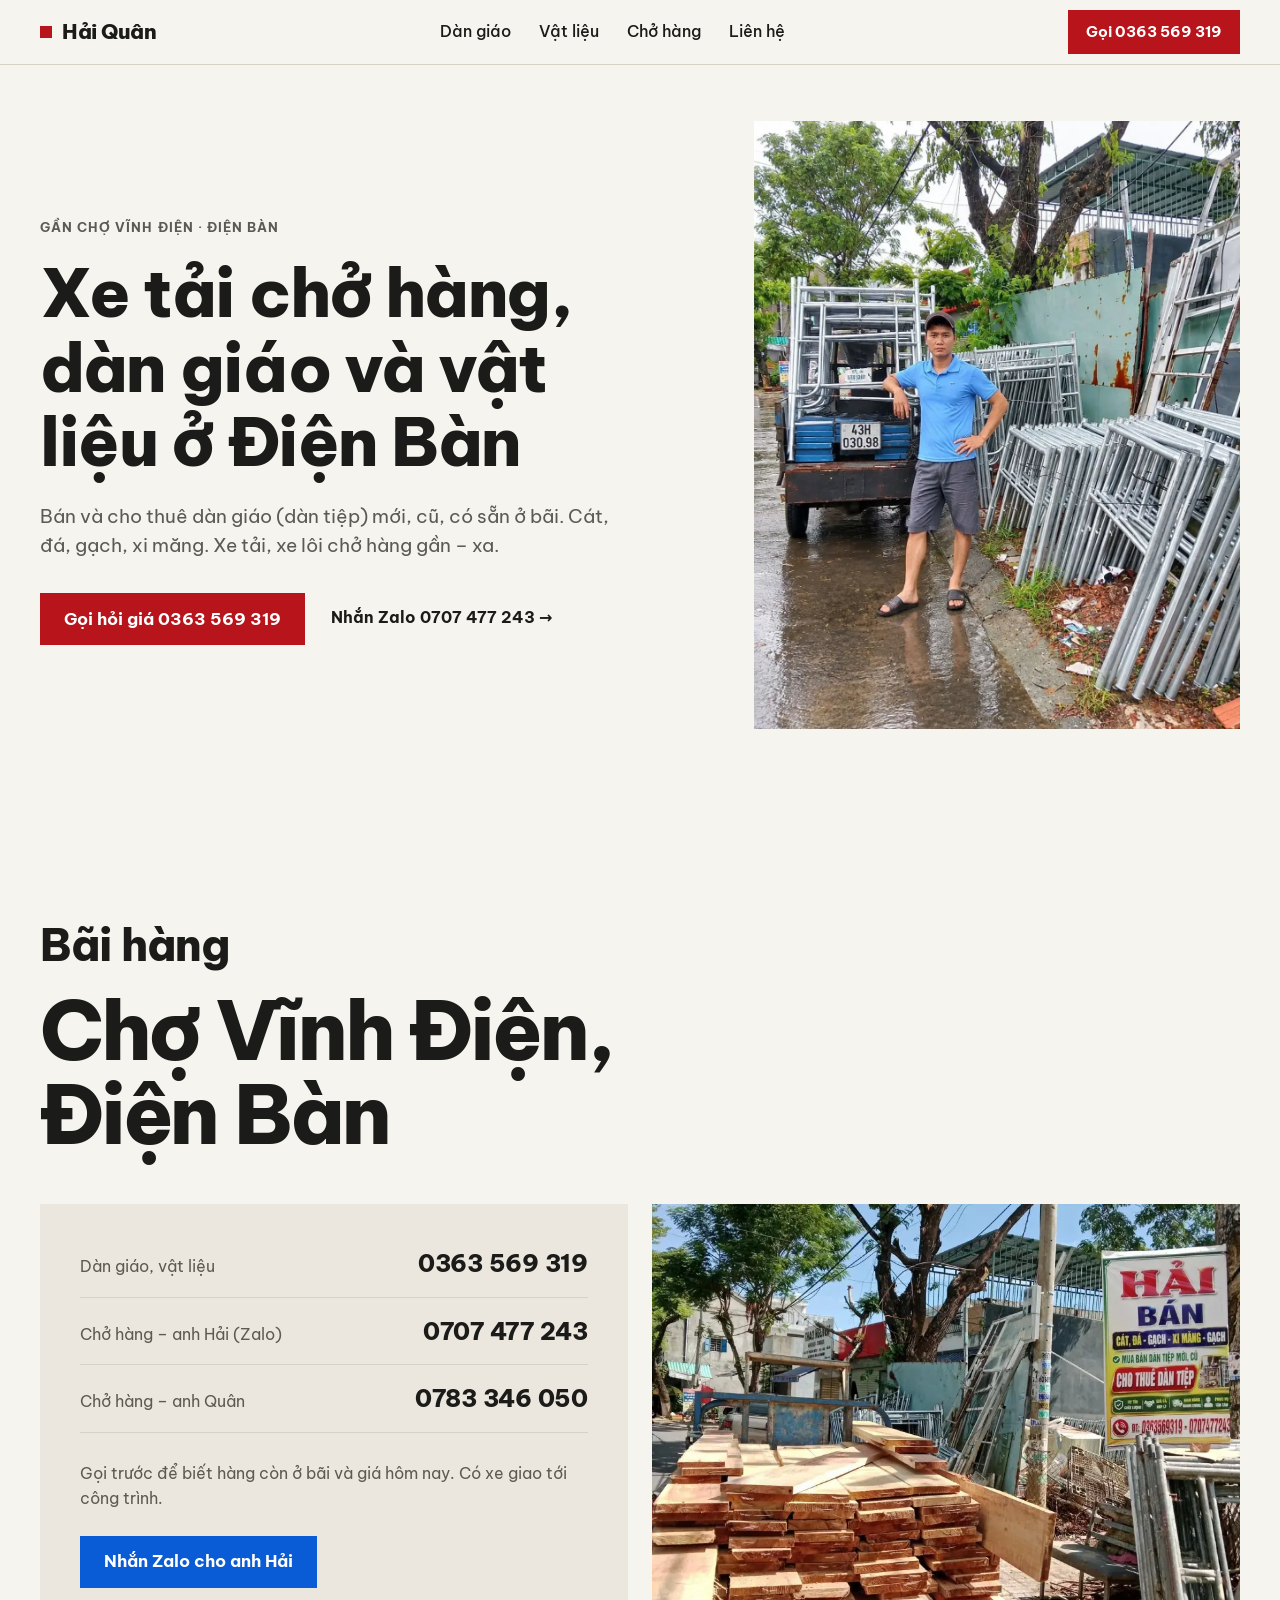
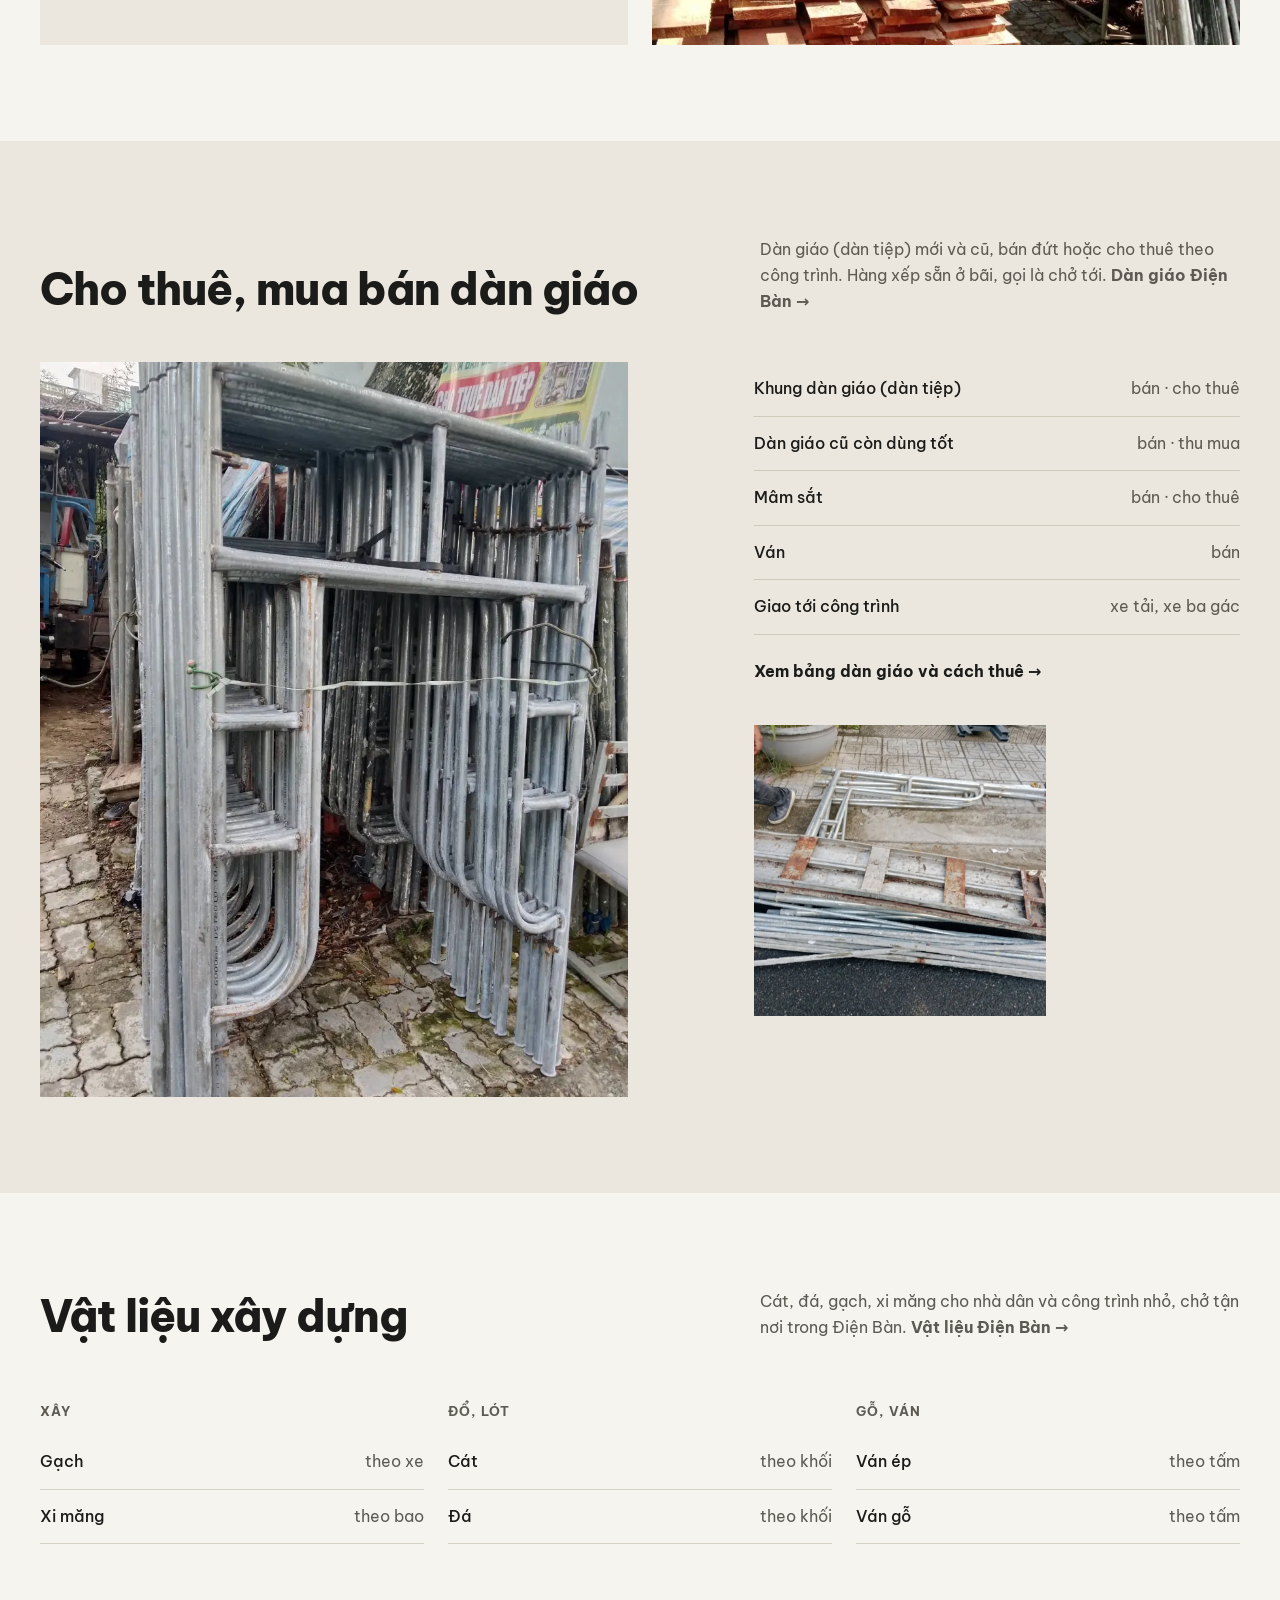
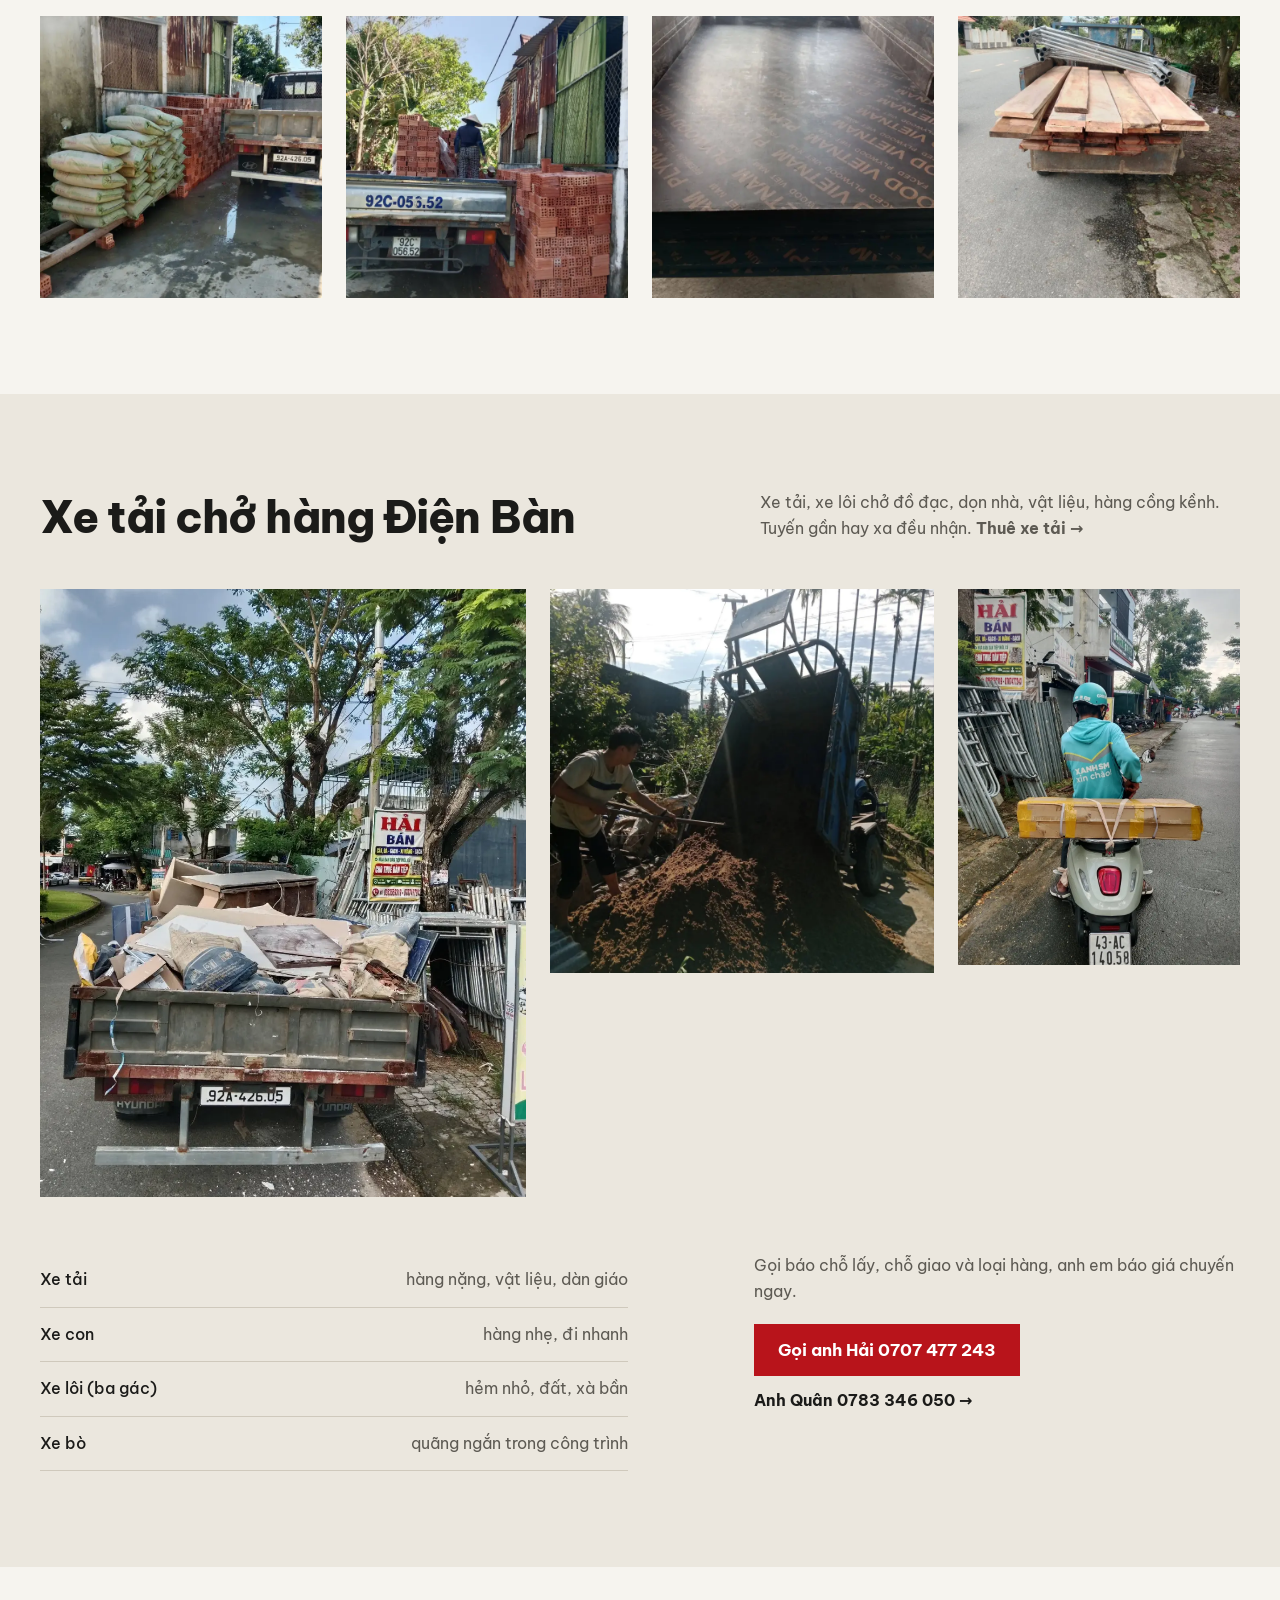
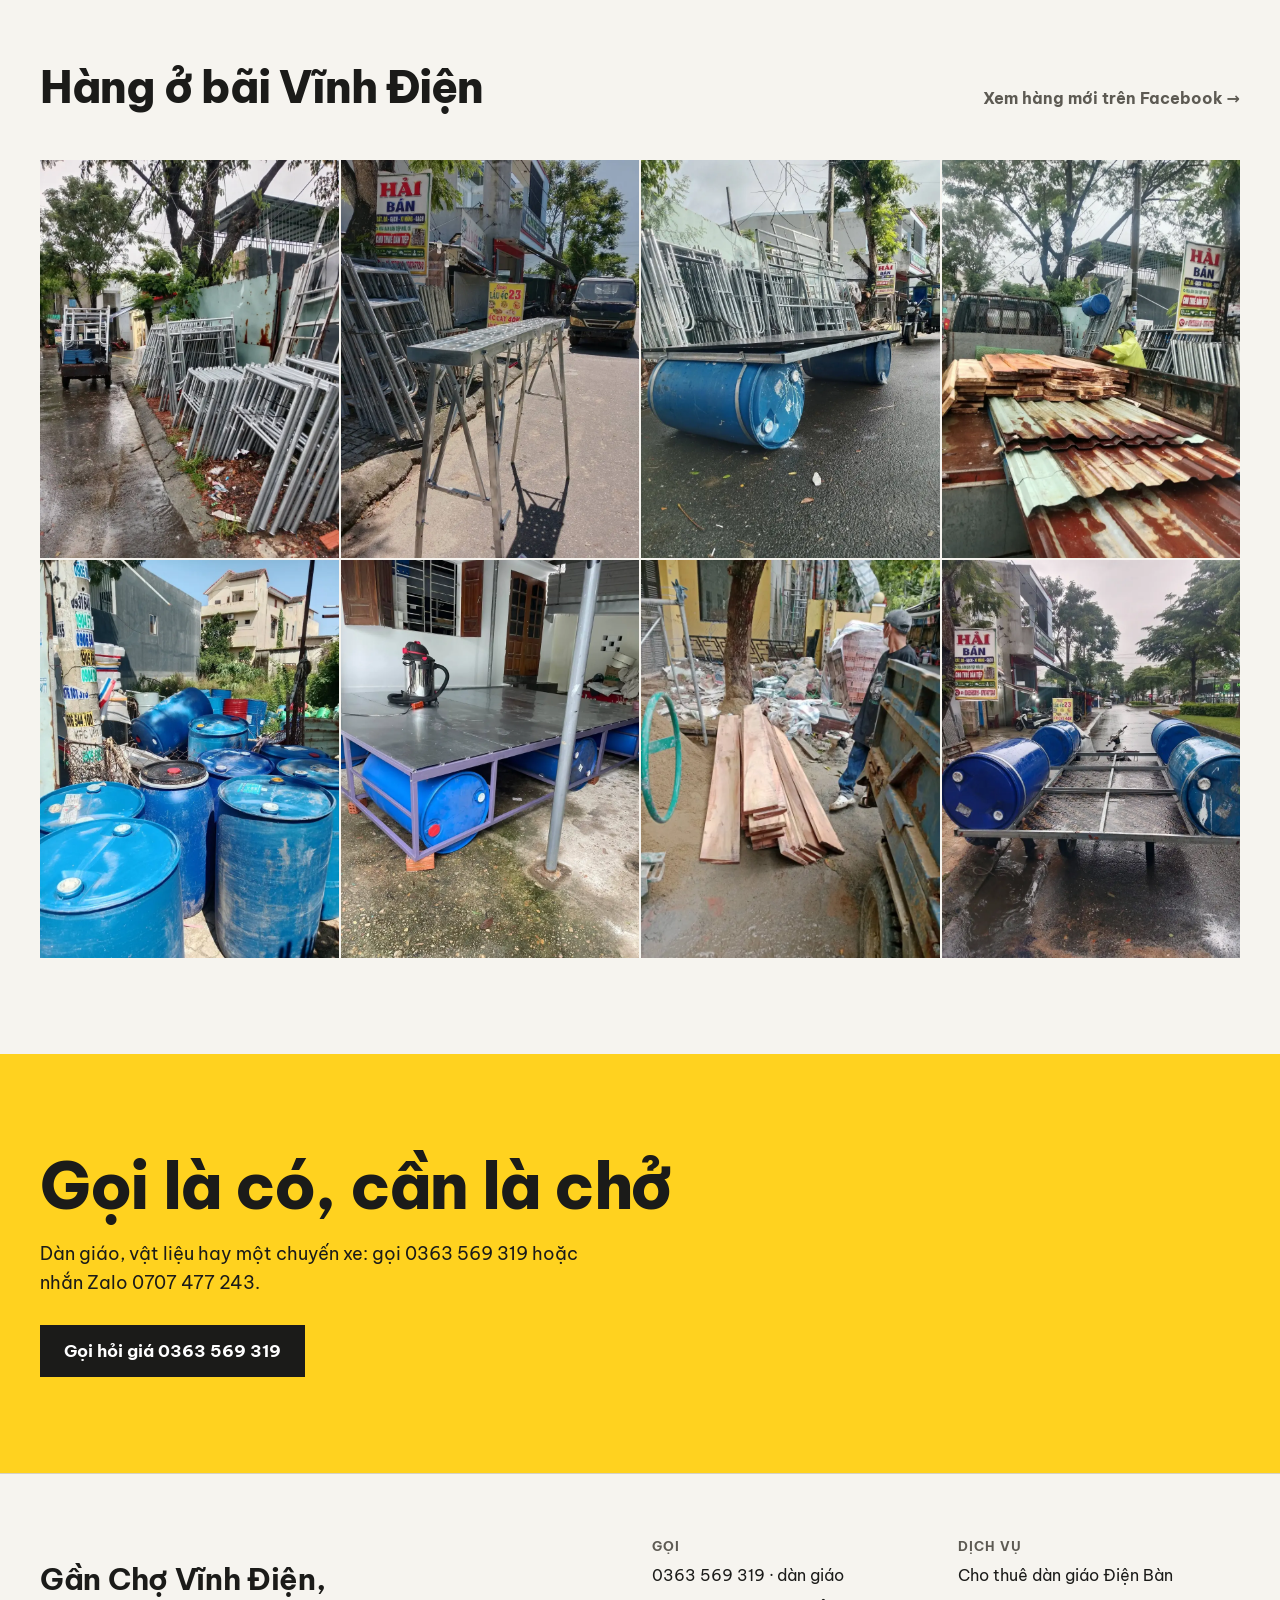
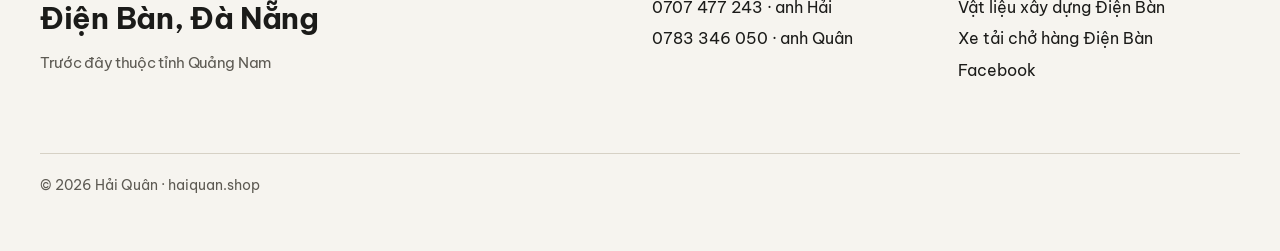
==== commit 52b012bb: "SEO: trang riêng cho xe tải, dàn giáo, vật liệu Điện Bàn; FAQ, schema Service/Breadcrumb; CSS dùng c" ====
--- a/index.html
+++ b/index.html
@@ -3,8 +3,8 @@
 <head>
 <meta charset="utf-8">
 <meta name="viewport" content="width=device-width, initial-scale=1">
-<title>Hải Quân – Dàn giáo, vật liệu và chở hàng ở Vĩnh Điện, Điện Bàn</title>
-<meta name="description" content="Bãi dàn giáo (dàn tiệp) gần Chợ Vĩnh Điện, Điện Bàn: bán, cho thuê dàn giáo mới và cũ, mâm sắt, ván; cát, đá, gạch, xi măng; nhận chở hàng bằng xe tải, xe lôi. Gọi 0363 569 319.">
+<title>Hải Quân Điện Bàn – Xe tải chở hàng, cho thuê dàn giáo, vật liệu xây dựng</title>
+<meta name="description" content="Hải Quân ở Điện Bàn, gần Chợ Vĩnh Điện: xe tải chở hàng, dọn nhà; cho thuê, mua bán dàn giáo (dàn tiệp) mới và cũ; cát, đá, gạch, xi măng. Gọi 0363 569 319 hoặc 0707 477 243.">
 <link rel="canonical" href="https://haiquan.shop/">
 <meta name="theme-color" content="#f6f4ef">
 <link rel="icon" href="favicon.svg" type="image/svg+xml">
@@ -24,7 +24,15 @@
 {
   "@context": "https://schema.org",
   "@type": "HomeAndConstructionBusiness",
+  "@id": "https://haiquan.shop/#business",
   "name": "Hải Quân",
+  "alternateName": ["Vận chuyển Hải Quân", "Dàn giáo Hải Quân Điện Bàn"],
+  "areaServed": ["Điện Bàn", "Vĩnh Điện", "Đà Nẵng", "Quảng Nam"],
+  "makesOffer": [
+    {"@type": "Offer", "itemOffered": {"@type": "Service", "name": "Xe tải chở hàng Điện Bàn", "url": "https://haiquan.shop/xe-tai-dien-ban/"}},
+    {"@type": "Offer", "itemOffered": {"@type": "Service", "name": "Cho thuê, mua bán dàn giáo Điện Bàn", "url": "https://haiquan.shop/cho-thue-dan-giao-dien-ban/"}},
+    {"@type": "Offer", "itemOffered": {"@type": "Service", "name": "Vật liệu xây dựng Điện Bàn", "url": "https://haiquan.shop/vat-lieu-xay-dung-dien-ban/"}}
+  ],
   "url": "https://haiquan.shop/",
   "image": "https://haiquan.shop/images/og-cover.jpg",
   "telephone": "+84363569319",
@@ -39,166 +47,7 @@
 }
 </script>
 
-<style>
-:root{
-  --bg:#f6f4ef; --alt:#ebe7de; --ink:#1b1b19; --muted:#5d5a53; --line:#d6d1c5;
-  --accent:#b8141b; --accent-ink:#fff; --band:#ffd21f; --zalo:#0a5bd6;
-  --wrap:1200px; --gut:24px;
-  --f:"Be Vietnam Pro",system-ui,-apple-system,"Segoe UI",Roboto,Arial,sans-serif;
-}
-*{box-sizing:border-box}
-html{scroll-behavior:smooth;scroll-padding-top:72px}
-body{margin:0;background:var(--bg);color:var(--ink);font:400 16px/1.6 var(--f);-webkit-font-smoothing:antialiased}
-img{display:block;max-width:100%}
-a{color:inherit}
-.wrap{max-width:calc(var(--wrap) + 2*var(--gut));margin:0 auto;padding:0 var(--gut)}
-.skip{position:absolute;left:-999px;top:8px;background:var(--ink);color:#fff;padding:8px 14px;z-index:100}
-.skip:focus{left:8px}
-:focus-visible{outline:3px solid var(--accent);outline-offset:3px}
-
-/* type */
-h1,h2,h3{margin:0;font-weight:800;letter-spacing:-.02em;line-height:1.12}
-h1{font-size:clamp(38px,5.2vw,68px)}
-h2{font-size:clamp(28px,3.4vw,44px)}
-h3{font-size:20px;letter-spacing:-.01em;line-height:1.3}
-.lede{font-size:clamp(17px,1.5vw,20px);line-height:1.55;color:var(--muted);max-width:34em}
-.label{font-size:13px;font-weight:700;letter-spacing:.08em;text-transform:uppercase;color:var(--muted)}
-
-/* buttons: one style */
-.btn{display:inline-flex;align-items:center;justify-content:center;gap:10px;min-height:52px;padding:0 24px;background:var(--accent);color:var(--accent-ink);font-weight:700;font-size:17px;text-decoration:none;border:0;transition:transform .15s ease,background .15s ease}
-.btn:hover{transform:translateY(-2px);background:#9c0f15}
-.btn:active{transform:translateY(0) scale(.98)}
-.btn--zalo{background:var(--zalo)}
-.btn--zalo:hover{background:#0848ab}
-.link{font-weight:700;text-decoration:none;background:linear-gradient(currentColor,currentColor) 0 100%/0 2px no-repeat;transition:background-size .25s ease;padding-bottom:2px}
-.link:hover{background-size:100% 2px}
-.link .arr{display:inline-block;transition:transform .2s ease}
-.link:hover .arr{transform:translateX(3px)}
-
-/* nav */
-.nav{position:sticky;top:0;z-index:50;background:var(--bg);border-bottom:1px solid var(--line)}
-.nav .wrap{display:flex;align-items:center;justify-content:space-between;height:64px;gap:16px}
-.mark{font-weight:800;font-size:21px;letter-spacing:-.02em;text-decoration:none;display:flex;align-items:center;gap:10px}
-.mark i{width:12px;height:12px;background:var(--accent);display:inline-block}
-.nav ul{display:flex;gap:28px;list-style:none;margin:0;padding:0;font-weight:500}
-.nav ul a{text-decoration:none;background:linear-gradient(currentColor,currentColor) 0 100%/0 2px no-repeat;transition:background-size .25s;padding:6px 0}
-.nav ul a:hover{background-size:100% 2px}
-.nav .btn{min-height:44px;padding:0 18px;font-size:15px}
-@media (max-width:900px){.nav ul{display:none}}
-@media (max-width:480px){.nav .btn{display:none}}
-
-/* sections */
-main>section{padding:96px 0}
-.head{display:flex;justify-content:space-between;align-items:flex-end;gap:24px;margin-bottom:48px;flex-wrap:wrap}
-.head p{margin:0;max-width:30em;color:var(--muted)}
-.grid{display:grid;grid-template-columns:repeat(12,minmax(0,1fr));gap:var(--gut)}
-.ph{margin:0;overflow:hidden;background:var(--alt)}
-.ph img{width:100%;height:100%;object-fit:cover;transition:transform .5s ease}
-.ph:hover img{transform:scale(1.03)}
-
-/* hero */
-.hero{padding:56px 0 96px}
-.hero .grid{align-items:center}
-.hero-text{grid-column:1/span 6}
-.hero-text .label{margin-bottom:18px}
-.hero-text h1{margin-bottom:22px}
-.hero-text .lede{margin:0 0 32px}
-.hero-actions{display:flex;flex-wrap:wrap;gap:14px 26px;align-items:center}
-.hero-ph{grid-column:8/span 5;aspect-ratio:4/5}
-.hero-ph img{object-position:50% 60%}
-@media (max-width:900px){
-  .hero{padding:32px 0 72px}
-  .hero-text,.hero-ph{grid-column:1/-1}
-  .hero-ph{aspect-ratio:4/3;order:-1}
-}
-[data-enter]>*{animation:enter .7s cubic-bezier(.2,.7,.2,1) both}
-[data-enter]>*:nth-child(2){animation-delay:.12s}
-@keyframes enter{from{opacity:0;transform:translateY(14px)}to{opacity:1;transform:none}}
-
-/* visit */
-.visit-where{font-size:clamp(40px,6.4vw,92px);font-weight:800;letter-spacing:-.035em;line-height:1.02;margin:20px 0 48px;display:block;text-decoration:none}
-.visit-where span{background:linear-gradient(var(--accent),var(--accent)) 0 100%/0 5px no-repeat;transition:background-size .35s ease}
-.visit-where:hover span{background-size:100% 5px}
-.visit-panel{grid-column:1/span 6;background:var(--alt);padding:40px}
-.visit-ph{grid-column:7/span 6;aspect-ratio:4/3}
-.phones{list-style:none;margin:0 0 28px;padding:0}
-.phones li{display:flex;justify-content:space-between;align-items:baseline;gap:16px;padding:14px 0;border-bottom:1px solid var(--line);flex-wrap:wrap}
-.phones li:first-child{padding-top:0}
-.phones span{color:var(--muted)}
-.phones a{font-size:24px;font-weight:800;text-decoration:none;font-variant-numeric:tabular-nums;letter-spacing:-.01em}
-.phones a:hover{color:var(--accent)}
-@media (max-width:900px){.visit-panel,.visit-ph{grid-column:1/-1}.visit-panel{padding:28px 22px}}
-
-/* offer: dàn giáo — tall-small */
-.alt{background:var(--alt)}
-.ts-tall{grid-column:1/span 6;aspect-ratio:4/5}
-.ts-side{grid-column:8/span 5;display:flex;flex-direction:column;gap:40px}
-.ts-small{aspect-ratio:1;width:60%;align-self:flex-start}
-.rows{list-style:none;margin:0;padding:0}
-.rows li{display:flex;justify-content:space-between;gap:16px;padding:14px 0;border-bottom:1px solid var(--line)}
-.rows li b{font-weight:500}
-.rows li span{color:var(--muted);text-align:right}
-.alt .rows li{border-color:#cfc9bc}
-@media (max-width:900px){.ts-tall,.ts-side{grid-column:1/-1}.ts-small{width:50%}}
-
-/* vật liệu — strip */
-.mat-groups{grid-column:1/-1;display:grid;grid-template-columns:repeat(3,1fr);gap:var(--gut);margin-bottom:48px}
-.strip{grid-column:1/-1;display:grid;grid-template-columns:repeat(4,1fr);gap:var(--gut)}
-.strip .ph{aspect-ratio:1}
-@media (max-width:900px){.mat-groups{grid-template-columns:1fr}.strip{grid-template-columns:repeat(2,1fr);gap:12px}}
-
-/* chở hàng — trio */
-.trio{display:grid;grid-template-columns:repeat(12,minmax(0,1fr));gap:var(--gut);align-items:start;margin-bottom:56px}
-.trio .a{grid-column:1/span 5;aspect-ratio:4/5}
-.trio .b{grid-column:6/span 4;aspect-ratio:1}
-.trio .c{grid-column:10/span 3;aspect-ratio:3/4}
-.ship{display:grid;grid-template-columns:repeat(12,minmax(0,1fr));gap:var(--gut)}
-.ship .rows{grid-column:1/span 6}
-.ship .call{grid-column:8/span 5}
-.ship .call p{margin:0 0 20px;color:var(--muted)}
-.ship .call .btns{display:flex;flex-wrap:wrap;gap:12px}
-@media (max-width:900px){
-  .trio .a{grid-column:1/-1}.trio .b{grid-column:1/span 6}.trio .c{grid-column:7/span 6;aspect-ratio:1}
-  .trio{gap:12px}
-  .ship .rows,.ship .call{grid-column:1/-1}
-}
-
-/* bãi hàng — wall */
-.wall{display:grid;grid-template-columns:repeat(4,1fr);gap:2px}
-.wall .ph{aspect-ratio:3/4}
-@media (max-width:900px){.wall{grid-template-columns:repeat(2,1fr)}}
-
-/* close — brand band */
-.close{background:var(--band)}
-.close .grid{align-items:center}
-.close-text{grid-column:1/span 9}
-.close-text h2{font-size:clamp(34px,5vw,64px);margin-bottom:18px}
-.close-text p{margin:0 0 28px;font-size:18px;max-width:30em}
-.close-ph{grid-column:9/span 4;aspect-ratio:1}
-.close .btn{background:var(--ink)}
-.close .btn:hover{background:#000}
-@media (max-width:900px){.close-text,.close-ph{grid-column:1/-1}.close-ph{width:70%}}
-
-footer{padding:56px 0 40px;border-top:1px solid var(--line)}
-footer .grid{row-gap:32px}
-footer .f-addr{grid-column:1/span 6;font-size:clamp(22px,2.4vw,30px);font-weight:700;line-height:1.3;letter-spacing:-.01em}
-footer .f-addr a{text-decoration:none}
-footer .f-col{grid-column:span 3}
-footer .f-col p{margin:6px 0}
-footer .f-col a{text-decoration:none}
-footer .f-col a:hover{text-decoration:underline}
-footer .legal{grid-column:1/-1;color:var(--muted);font-size:14px;border-top:1px solid var(--line);padding-top:20px}
-@media (max-width:900px){footer .f-addr,footer .f-col{grid-column:1/-1}footer{padding-bottom:110px}}
-
-/* phone bar */
-.actionbar{position:fixed;left:0;right:0;bottom:0;z-index:60;display:none;grid-template-columns:1fr 1fr;gap:1px;background:var(--line);border-top:1px solid var(--line)}
-.actionbar a{min-height:58px;display:flex;align-items:center;justify-content:center;font-weight:700;font-size:17px;text-decoration:none;color:#fff;background:var(--accent)}
-.actionbar a+a{background:var(--zalo)}
-@media (max-width:900px){.actionbar{display:grid}}
-
-@media (max-width:900px){main>section{padding:72px 0}.head{margin-bottom:32px}}
-@media (prefers-reduced-motion:reduce){*{animation:none!important;transition:none!important}html{scroll-behavior:auto}}
-</style>
+<link rel="stylesheet" href="/style.css">
 </head>
 <body>
 <a class="skip" href="#main">Bỏ qua, tới nội dung</a>
@@ -208,9 +57,9 @@
     <a class="mark" href="#"><i aria-hidden="true"></i>Hải Quân</a>
     <nav aria-label="Mục lục">
       <ul>
-        <li><a href="#dan-giao">Dàn giáo</a></li>
-        <li><a href="#vat-lieu">Vật liệu</a></li>
-        <li><a href="#cho-hang">Chở hàng</a></li>
+        <li><a href="/cho-thue-dan-giao-dien-ban/">Dàn giáo</a></li>
+        <li><a href="/vat-lieu-xay-dung-dien-ban/">Vật liệu</a></li>
+        <li><a href="/xe-tai-dien-ban/">Chở hàng</a></li>
         <li><a href="#lien-he">Liên hệ</a></li>
       </ul>
     </nav>
@@ -224,7 +73,7 @@
   <div class="wrap grid" data-enter>
     <div class="hero-text">
       <p class="label">Gần Chợ Vĩnh Điện · Điện Bàn</p>
-      <h1>Dàn giáo, vật liệu và xe chở hàng ở Vĩnh Điện</h1>
+      <h1>Xe tải chở hàng, dàn giáo và vật liệu ở Điện Bàn</h1>
       <p class="lede">Bán và cho thuê dàn giáo (dàn tiệp) mới, cũ, có sẵn ở bãi. Cát, đá, gạch, xi măng. Xe tải, xe lôi chở hàng gần – xa.</p>
       <div class="hero-actions">
         <a class="btn" href="tel:0363569319">Gọi hỏi giá 0363 569 319</a>
@@ -261,8 +110,8 @@
 <section id="dan-giao" class="alt" aria-labelledby="h-dg">
   <div class="wrap">
     <div class="head">
-      <h2 id="h-dg">Dàn giáo mới và cũ</h2>
-      <p>Bán đứt hoặc cho thuê theo công trình. Hàng xếp sẵn ở bãi, gọi là chở tới.</p>
+      <h2 id="h-dg">Cho thuê, mua bán dàn giáo</h2>
+      <p>Dàn giáo (dàn tiệp) mới và cũ, bán đứt hoặc cho thuê theo công trình. Hàng xếp sẵn ở bãi, gọi là chở tới. <a class="link" href="/cho-thue-dan-giao-dien-ban/">Dàn giáo Điện Bàn <span class="arr">→</span></a></p>
     </div>
     <div class="grid">
       <figure class="ph ts-tall">
@@ -277,7 +126,7 @@
             <li><b>Ván</b><span>bán</span></li>
             <li><b>Giao tới công trình</b><span>xe tải, xe ba gác</span></li>
           </ul>
-          <p style="margin:24px 0 0"><a class="link" href="tel:0363569319">Gọi báo giá dàn giáo <span class="arr">→</span></a></p>
+          <p style="margin:24px 0 0"><a class="link" href="/cho-thue-dan-giao-dien-ban/">Xem bảng dàn giáo và cách thuê <span class="arr">→</span></a></p>
         </div>
         <figure class="ph ts-small">
           <img src="images/khung-dan-giao-nam.webp" width="900" height="1200" loading="lazy" alt="Khung dàn giáo xếp nằm trên nền xi măng">
@@ -290,8 +139,8 @@
 <section id="vat-lieu" aria-labelledby="h-vl">
   <div class="wrap">
     <div class="head">
-      <h2 id="h-vl">Cát, đá, gạch, xi măng</h2>
-      <p>Vật liệu cho nhà dân và công trình nhỏ, chở tận nơi trong Điện Bàn.</p>
+      <h2 id="h-vl">Vật liệu xây dựng</h2>
+      <p>Cát, đá, gạch, xi măng cho nhà dân và công trình nhỏ, chở tận nơi trong Điện Bàn. <a class="link" href="/vat-lieu-xay-dung-dien-ban/">Vật liệu Điện Bàn <span class="arr">→</span></a></p>
     </div>
     <div class="grid">
       <div class="mat-groups">
@@ -312,8 +161,8 @@
 <section id="cho-hang" class="alt" aria-labelledby="h-ch">
   <div class="wrap">
     <div class="head">
-      <h2 id="h-ch">Chở hàng bằng xe tải, xe lôi</h2>
-      <p>Đồ đạc, vật liệu, hàng cồng kềnh. Nhà dân, cửa hàng, công trình. Tuyến gần hay xa đều nhận.</p>
+      <h2 id="h-ch">Xe tải chở hàng Điện Bàn</h2>
+      <p>Xe tải, xe lôi chở đồ đạc, dọn nhà, vật liệu, hàng cồng kềnh. Tuyến gần hay xa đều nhận. <a class="link" href="/xe-tai-dien-ban/">Thuê xe tải <span class="arr">→</span></a></p>
     </div>
     <div class="trio">
       <figure class="ph a"><img src="images/xe-tai-cho-do.webp" width="900" height="1200" loading="lazy" alt="Xe tải chở đầy đồ đạc dọn nhà đậu trước bãi hàng"></figure>
@@ -371,7 +220,7 @@
 
 <footer>
   <div class="wrap grid">
-    <p class="f-addr"><a href="https://www.google.com/maps/search/?api=1&query=Ch%E1%BB%A3+V%C4%A9nh+%C4%90i%E1%BB%87n%2C+%C4%90i%E1%BB%87n+B%C3%A0n" target="_blank" rel="noopener">Gần Chợ Vĩnh Điện,<br>Điện Bàn, Đà Nẵng</a></p>
+    <p class="f-addr"><a href="https://www.google.com/maps/search/?api=1&query=Ch%E1%BB%A3+V%C4%A9nh+%C4%90i%E1%BB%87n%2C+%C4%90i%E1%BB%87n+B%C3%A0n" target="_blank" rel="noopener">Gần Chợ Vĩnh Điện,<br>Điện Bàn, Đà Nẵng</a><br><small style="font-size:15px;font-weight:400;color:var(--muted)">Trước đây thuộc tỉnh Quảng Nam</small></p>
     <div class="f-col">
       <p class="label">Gọi</p>
       <p><a href="tel:0363569319">0363 569 319</a> · dàn giáo</p>
@@ -379,10 +228,10 @@
       <p><a href="tel:0783346050">0783 346 050</a> · anh Quân</p>
     </div>
     <div class="f-col">
-      <p class="label">Xem thêm</p>
-      <p><a href="#dan-giao">Dàn giáo</a></p>
-      <p><a href="#vat-lieu">Vật liệu</a></p>
-      <p><a href="#cho-hang">Chở hàng</a></p>
+      <p class="label">Dịch vụ</p>
+      <p><a href="/cho-thue-dan-giao-dien-ban/">Cho thuê dàn giáo Điện Bàn</a></p>
+      <p><a href="/vat-lieu-xay-dung-dien-ban/">Vật liệu xây dựng Điện Bàn</a></p>
+      <p><a href="/xe-tai-dien-ban/">Xe tải chở hàng Điện Bàn</a></p>
       <p><a href="https://www.facebook.com/hai.nguyenduy.3745" target="_blank" rel="noopener">Facebook</a></p>
     </div>
     <p class="legal">© <span id="y">2026</span> Hải Quân · haiquan.shop</p>
--- a/style.css
+++ b/style.css
@@ -0,0 +1,185 @@
+:root{
+  --bg:#f6f4ef; --alt:#ebe7de; --ink:#1b1b19; --muted:#5d5a53; --line:#d6d1c5;
+  --accent:#b8141b; --accent-ink:#fff; --band:#ffd21f; --zalo:#0a5bd6;
+  --wrap:1200px; --gut:24px;
+  --f:"Be Vietnam Pro",system-ui,-apple-system,"Segoe UI",Roboto,Arial,sans-serif;
+}
+*{box-sizing:border-box}
+html{scroll-behavior:smooth;scroll-padding-top:72px}
+body{margin:0;background:var(--bg);color:var(--ink);font:400 16px/1.6 var(--f);-webkit-font-smoothing:antialiased}
+img{display:block;max-width:100%}
+a{color:inherit}
+.wrap{max-width:calc(var(--wrap) + 2*var(--gut));margin:0 auto;padding:0 var(--gut)}
+.skip{position:absolute;left:-999px;top:8px;background:var(--ink);color:#fff;padding:8px 14px;z-index:100}
+.skip:focus{left:8px}
+:focus-visible{outline:3px solid var(--accent);outline-offset:3px}
+
+/* type */
+h1,h2,h3{margin:0;font-weight:800;letter-spacing:-.02em;line-height:1.12}
+h1{font-size:clamp(38px,5.2vw,68px)}
+h2{font-size:clamp(28px,3.4vw,44px)}
+h3{font-size:20px;letter-spacing:-.01em;line-height:1.3}
+.lede{font-size:clamp(17px,1.5vw,20px);line-height:1.55;color:var(--muted);max-width:34em}
+.label{font-size:13px;font-weight:700;letter-spacing:.08em;text-transform:uppercase;color:var(--muted)}
+
+/* buttons: one style */
+.btn{display:inline-flex;align-items:center;justify-content:center;gap:10px;min-height:52px;padding:0 24px;background:var(--accent);color:var(--accent-ink);font-weight:700;font-size:17px;text-decoration:none;border:0;transition:transform .15s ease,background .15s ease}
+.btn:hover{transform:translateY(-2px);background:#9c0f15}
+.btn:active{transform:translateY(0) scale(.98)}
+.btn--zalo{background:var(--zalo)}
+.btn--zalo:hover{background:#0848ab}
+.link{font-weight:700;text-decoration:none;background:linear-gradient(currentColor,currentColor) 0 100%/0 2px no-repeat;transition:background-size .25s ease;padding-bottom:2px}
+.link:hover{background-size:100% 2px}
+.link .arr{display:inline-block;transition:transform .2s ease}
+.link:hover .arr{transform:translateX(3px)}
+
+/* nav */
+.nav{position:sticky;top:0;z-index:50;background:var(--bg);border-bottom:1px solid var(--line)}
+.nav .wrap{display:flex;align-items:center;justify-content:space-between;height:64px;gap:16px}
+.mark{font-weight:800;font-size:21px;letter-spacing:-.02em;text-decoration:none;display:flex;align-items:center;gap:10px}
+.mark i{width:12px;height:12px;background:var(--accent);display:inline-block}
+.nav ul{display:flex;gap:28px;list-style:none;margin:0;padding:0;font-weight:500}
+.nav ul a{text-decoration:none;background:linear-gradient(currentColor,currentColor) 0 100%/0 2px no-repeat;transition:background-size .25s;padding:6px 0}
+.nav ul a:hover{background-size:100% 2px}
+.nav .btn{min-height:44px;padding:0 18px;font-size:15px}
+@media (max-width:900px){.nav ul{display:none}}
+@media (max-width:480px){.nav .btn{display:none}}
+
+/* sections */
+main>section{padding:96px 0}
+.head{display:flex;justify-content:space-between;align-items:flex-end;gap:24px;margin-bottom:48px;flex-wrap:wrap}
+.head p{margin:0;max-width:30em;color:var(--muted)}
+.grid{display:grid;grid-template-columns:repeat(12,minmax(0,1fr));gap:var(--gut)}
+.ph{margin:0;overflow:hidden;background:var(--alt)}
+.ph img{width:100%;height:100%;object-fit:cover;transition:transform .5s ease}
+.ph:hover img{transform:scale(1.03)}
+
+/* hero */
+.hero{padding:56px 0 96px}
+.hero .grid{align-items:center}
+.hero-text{grid-column:1/span 6}
+.hero-text .label{margin-bottom:18px}
+.hero-text h1{margin-bottom:22px}
+.hero-text .lede{margin:0 0 32px}
+.hero-actions{display:flex;flex-wrap:wrap;gap:14px 26px;align-items:center}
+.hero-ph{grid-column:8/span 5;aspect-ratio:4/5}
+.hero-ph img{object-position:50% 60%}
+@media (max-width:900px){
+  .hero{padding:32px 0 72px}
+  .hero-text,.hero-ph{grid-column:1/-1}
+  .hero-ph{aspect-ratio:4/3;order:-1}
+}
+[data-enter]>*{animation:enter .7s cubic-bezier(.2,.7,.2,1) both}
+[data-enter]>*:nth-child(2){animation-delay:.12s}
+@keyframes enter{from{opacity:0;transform:translateY(14px)}to{opacity:1;transform:none}}
+
+/* visit */
+.visit-where{font-size:clamp(40px,6.4vw,92px);font-weight:800;letter-spacing:-.035em;line-height:1.02;margin:20px 0 48px;display:block;text-decoration:none}
+.visit-where span{background:linear-gradient(var(--accent),var(--accent)) 0 100%/0 5px no-repeat;transition:background-size .35s ease}
+.visit-where:hover span{background-size:100% 5px}
+.visit-panel{grid-column:1/span 6;background:var(--alt);padding:40px}
+.visit-ph{grid-column:7/span 6;aspect-ratio:4/3}
+.phones{list-style:none;margin:0 0 28px;padding:0}
+.phones li{display:flex;justify-content:space-between;align-items:baseline;gap:16px;padding:14px 0;border-bottom:1px solid var(--line);flex-wrap:wrap}
+.phones li:first-child{padding-top:0}
+.phones span{color:var(--muted)}
+.phones a{font-size:24px;font-weight:800;text-decoration:none;font-variant-numeric:tabular-nums;letter-spacing:-.01em}
+.phones a:hover{color:var(--accent)}
+@media (max-width:900px){.visit-panel,.visit-ph{grid-column:1/-1}.visit-panel{padding:28px 22px}}
+
+/* offer: dàn giáo — tall-small */
+.alt{background:var(--alt)}
+.ts-tall{grid-column:1/span 6;aspect-ratio:4/5}
+.ts-side{grid-column:8/span 5;display:flex;flex-direction:column;gap:40px}
+.ts-small{aspect-ratio:1;width:60%;align-self:flex-start}
+.rows{list-style:none;margin:0;padding:0}
+.rows li{display:flex;justify-content:space-between;gap:16px;padding:14px 0;border-bottom:1px solid var(--line)}
+.rows li b{font-weight:500}
+.rows li span{color:var(--muted);text-align:right}
+.alt .rows li{border-color:#cfc9bc}
+@media (max-width:900px){.ts-tall,.ts-side{grid-column:1/-1}.ts-small{width:50%}}
+
+/* vật liệu — strip */
+.mat-groups{grid-column:1/-1;display:grid;grid-template-columns:repeat(3,1fr);gap:var(--gut);margin-bottom:48px}
+.strip{grid-column:1/-1;display:grid;grid-template-columns:repeat(4,1fr);gap:var(--gut)}
+.strip .ph{aspect-ratio:1}
+@media (max-width:900px){.mat-groups{grid-template-columns:1fr}.strip{grid-template-columns:repeat(2,1fr);gap:12px}}
+
+/* chở hàng — trio */
+.trio{display:grid;grid-template-columns:repeat(12,minmax(0,1fr));gap:var(--gut);align-items:start;margin-bottom:56px}
+.trio .a{grid-column:1/span 5;aspect-ratio:4/5}
+.trio .b{grid-column:6/span 4;aspect-ratio:1}
+.trio .c{grid-column:10/span 3;aspect-ratio:3/4}
+.ship{display:grid;grid-template-columns:repeat(12,minmax(0,1fr));gap:var(--gut)}
+.ship .rows{grid-column:1/span 6}
+.ship .call{grid-column:8/span 5}
+.ship .call p{margin:0 0 20px;color:var(--muted)}
+.ship .call .btns{display:flex;flex-wrap:wrap;gap:12px}
+@media (max-width:900px){
+  .trio .a{grid-column:1/-1}.trio .b{grid-column:1/span 6}.trio .c{grid-column:7/span 6;aspect-ratio:1}
+  .trio{gap:12px}
+  .ship .rows,.ship .call{grid-column:1/-1}
+}
+
+/* bãi hàng — wall */
+.wall{display:grid;grid-template-columns:repeat(4,1fr);gap:2px}
+.wall .ph{aspect-ratio:3/4}
+@media (max-width:900px){.wall{grid-template-columns:repeat(2,1fr)}}
+
+/* close — brand band */
+.close{background:var(--band)}
+.close .grid{align-items:center}
+.close-text{grid-column:1/span 9}
+.close-text h2{font-size:clamp(34px,5vw,64px);margin-bottom:18px}
+.close-text p{margin:0 0 28px;font-size:18px;max-width:30em}
+.close-ph{grid-column:9/span 4;aspect-ratio:1}
+.close .btn{background:var(--ink)}
+.close .btn:hover{background:#000}
+@media (max-width:900px){.close-text,.close-ph{grid-column:1/-1}.close-ph{width:70%}}
+
+footer{padding:56px 0 40px;border-top:1px solid var(--line)}
+footer .grid{row-gap:32px}
+footer .f-addr{grid-column:1/span 6;font-size:clamp(22px,2.4vw,30px);font-weight:700;line-height:1.3;letter-spacing:-.01em}
+footer .f-addr a{text-decoration:none}
+footer .f-col{grid-column:span 3}
+footer .f-col p{margin:6px 0}
+footer .f-col a{text-decoration:none}
+footer .f-col a:hover{text-decoration:underline}
+footer .legal{grid-column:1/-1;color:var(--muted);font-size:14px;border-top:1px solid var(--line);padding-top:20px}
+@media (max-width:900px){footer .f-addr,footer .f-col{grid-column:1/-1}footer{padding-bottom:110px}}
+
+/* phone bar */
+.actionbar{position:fixed;left:0;right:0;bottom:0;z-index:60;display:none;grid-template-columns:1fr 1fr;gap:1px;background:var(--line);border-top:1px solid var(--line)}
+.actionbar a{min-height:58px;display:flex;align-items:center;justify-content:center;font-weight:700;font-size:17px;text-decoration:none;color:#fff;background:var(--accent)}
+.actionbar a+a{background:var(--zalo)}
+@media (max-width:900px){.actionbar{display:grid}}
+
+@media (max-width:900px){main>section{padding:72px 0}.head{margin-bottom:32px}}
+@media (prefers-reduced-motion:reduce){*{animation:none!important;transition:none!important}html{scroll-behavior:auto}}
+
+/* service pages */
+.crumbs{font-size:14px;color:var(--muted);margin:0 0 18px}
+.crumbs a{text-decoration:none}
+.crumbs a:hover{text-decoration:underline}
+.prose{grid-column:1/span 7}
+.prose h2{font-size:clamp(24px,2.6vw,32px);margin:0 0 16px}
+.prose p{margin:0 0 16px}
+.prose ul{margin:0 0 16px;padding-left:20px}
+.prose li{margin:6px 0}
+.aside{grid-column:9/span 4}
+.aside .visit-panel{padding:28px}
+.steps{counter-reset:s;list-style:none;padding:0;margin:0}
+.steps li{counter-increment:s;padding:16px 0 16px 52px;border-bottom:1px solid var(--line);position:relative}
+.steps li::before{content:counter(s);position:absolute;left:0;top:14px;width:34px;height:34px;background:var(--ink);color:#fff;font-weight:800;display:grid;place-items:center}
+.faq{max-width:46em}
+.faq h3{font-size:19px;margin:28px 0 8px}
+.faq p{margin:0;color:var(--muted)}
+.pair{display:grid;grid-template-columns:1fr 1fr;gap:var(--gut)}
+.pair .ph{aspect-ratio:4/3}
+.more-services{display:grid;grid-template-columns:repeat(3,1fr);gap:var(--gut)}
+.more-services a{display:block;text-decoration:none;background:var(--bg);padding:24px;border:1px solid var(--line);transition:transform .2s}
+.more-services a:hover{transform:translateY(-2px)}
+.more-services b{display:block;font-size:19px;margin-bottom:6px}
+.more-services span{color:var(--muted)}
+@media (max-width:900px){.prose,.aside{grid-column:1/-1}.pair,.more-services{grid-template-columns:1fr}}
+.prose ul.rows{padding-left:0}
